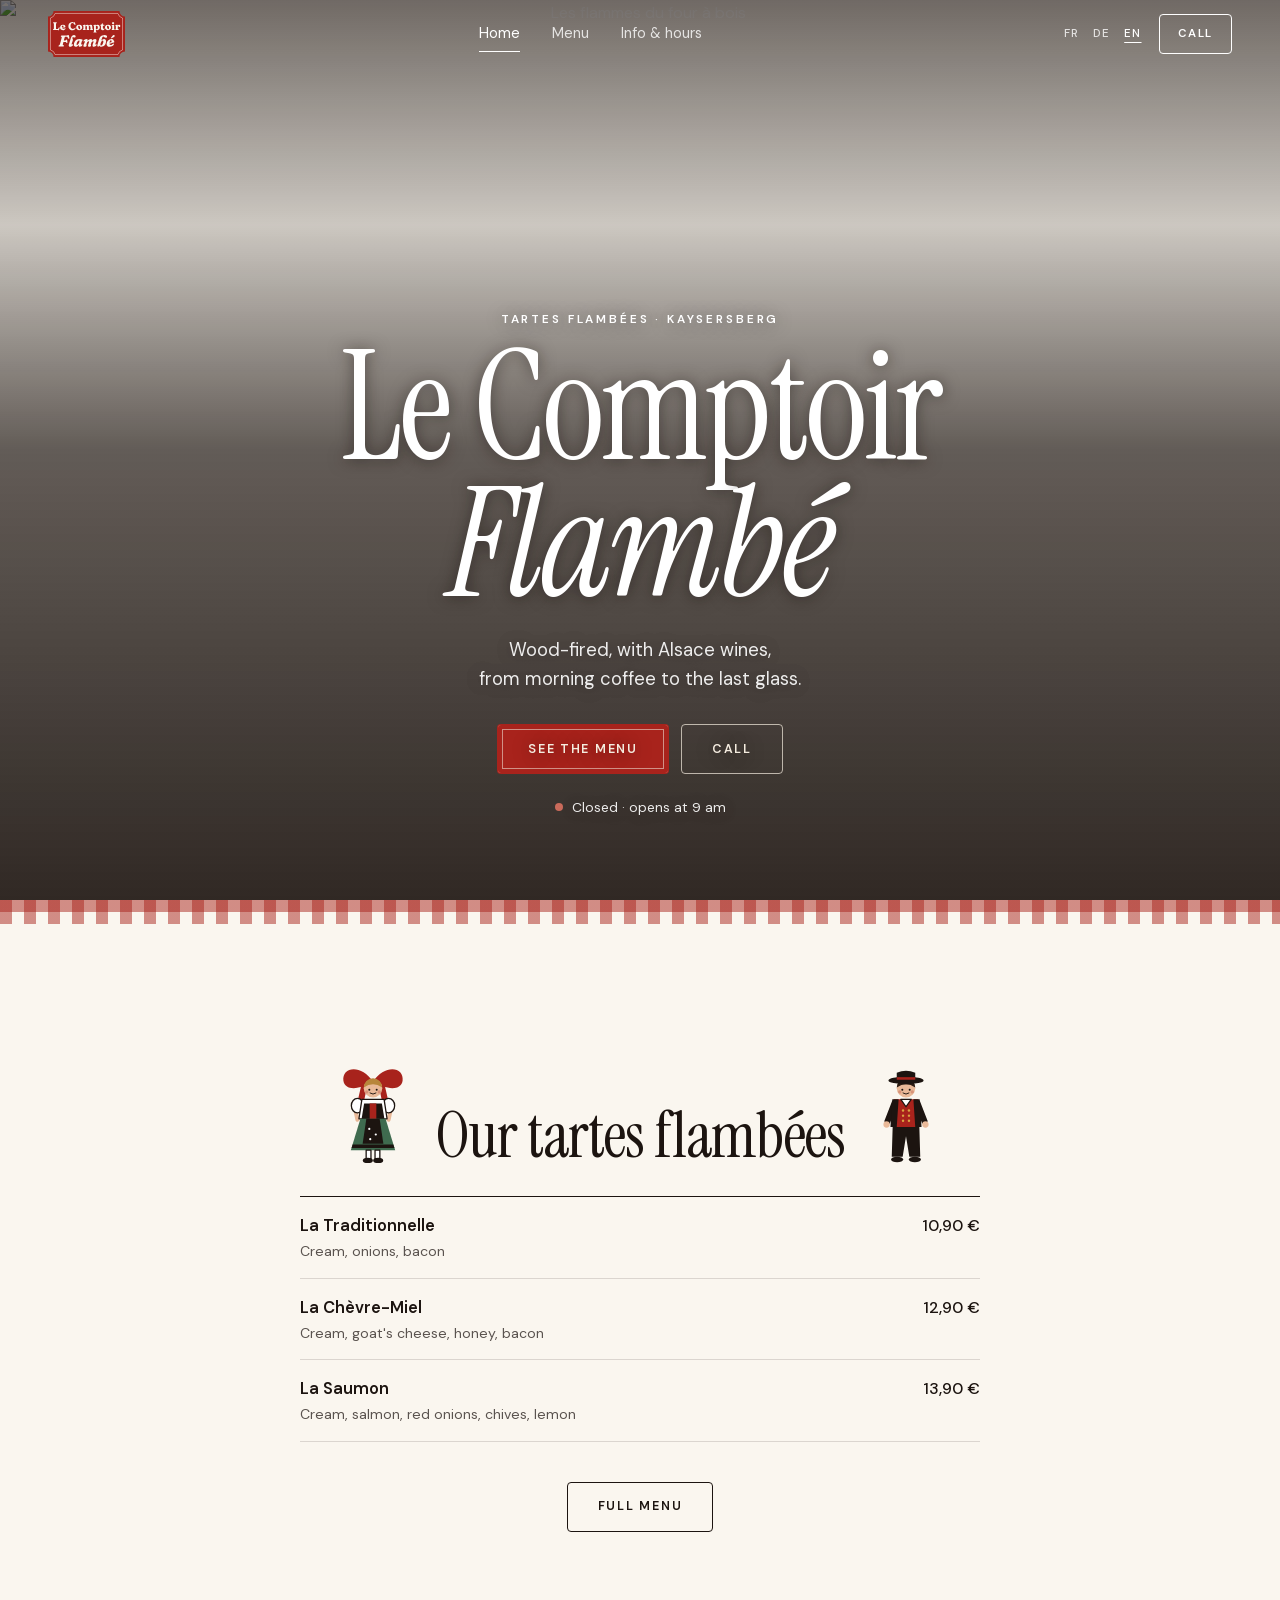
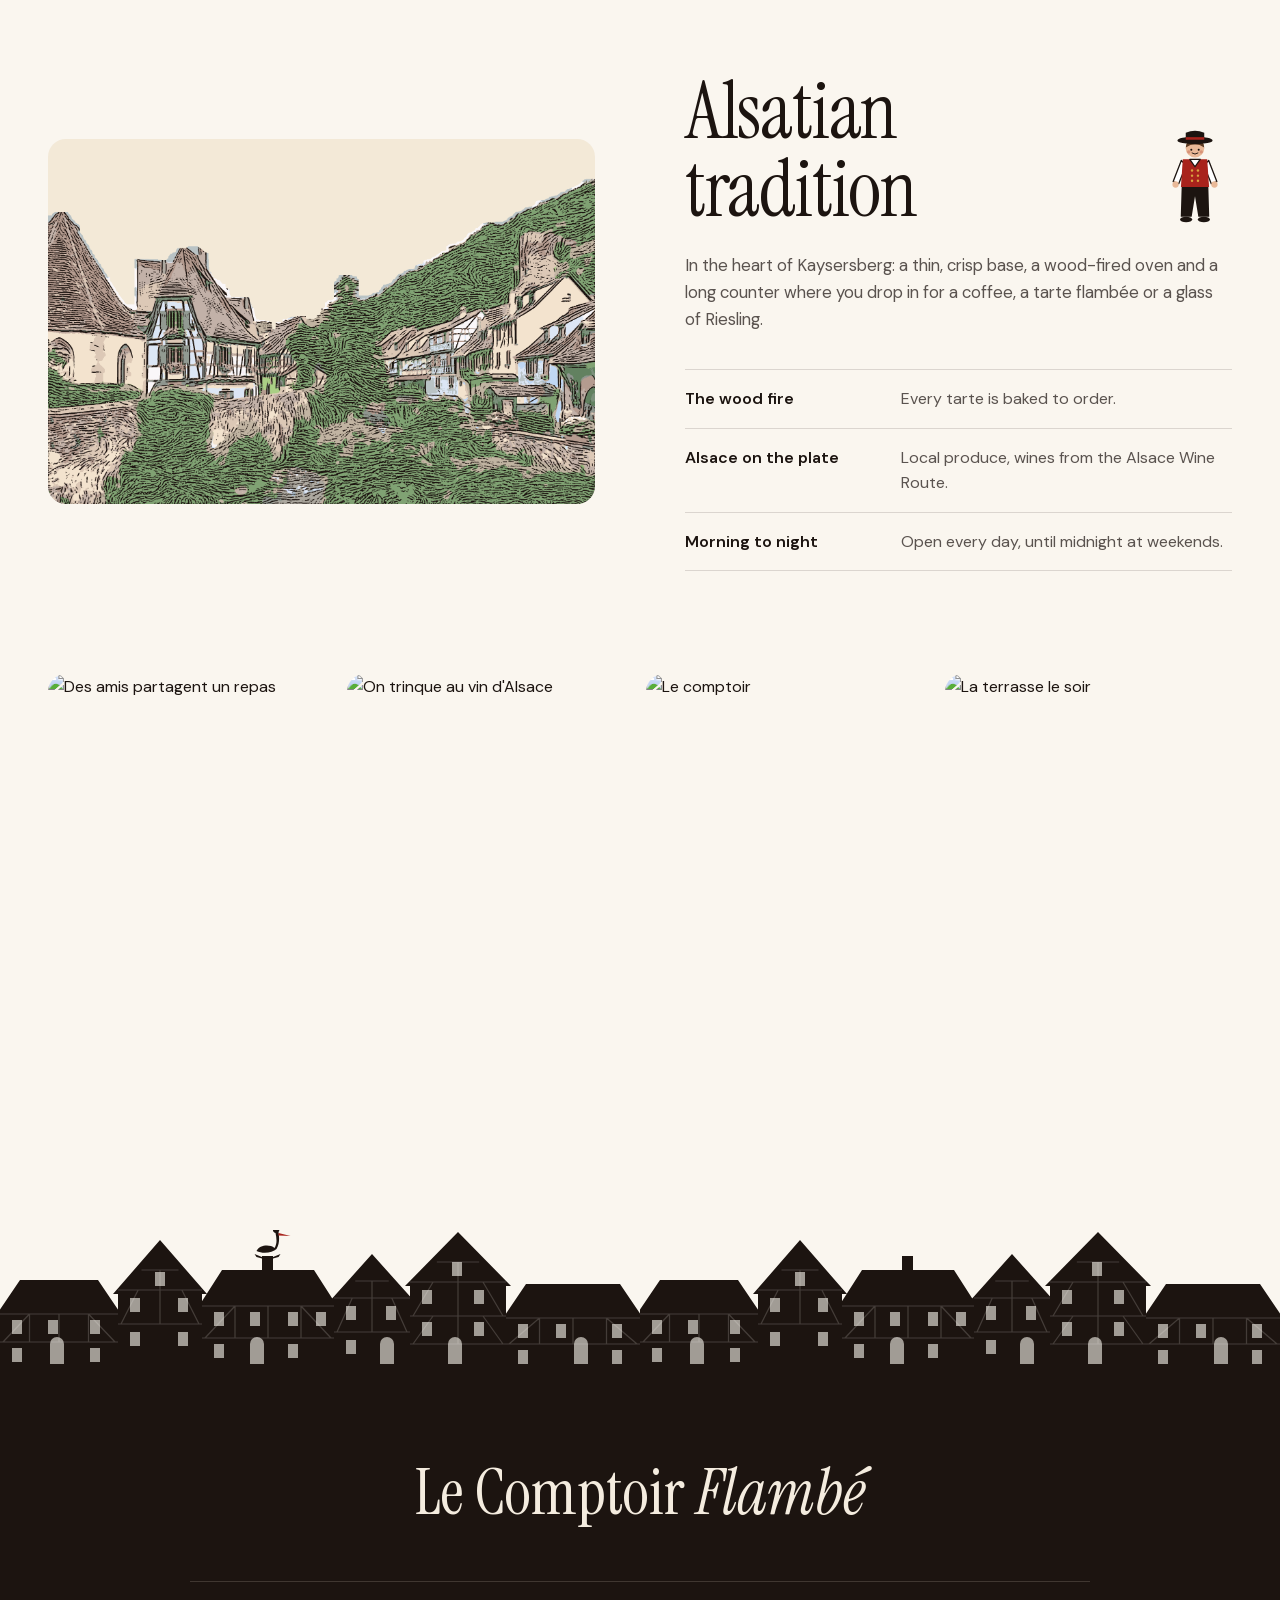
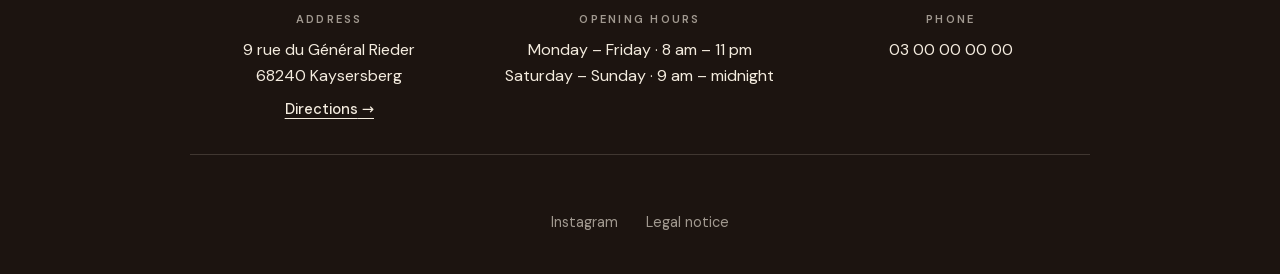
==== index.html @ 5f573245 "Aperçu de partage en couleurs : l'enseigne devant la fontaine de Kaysersberg Co-Authored-By: Claude " ====
<!doctype html>
<html lang="fr">
<head>
  <meta charset="utf-8">
  <meta name="viewport" content="width=device-width, initial-scale=1, viewport-fit=cover">
  <title>Le Comptoir Flambé · Tartes flambées à Kaysersberg</title>
  <meta name="description" content="Tartes flambées au feu de bois et vins d'Alsace au cœur de Kaysersberg. Ouvert 7j/7 · 9 rue du Général Rieder.">
  <meta name="theme-color" content="#1C1410">

  <!-- Polices chargées avant l'affichage, pour que le texte ne saute pas -->
  <link rel="preload" href="fonts/instrument-serif-normal-latin.woff2" as="font" type="font/woff2" crossorigin>
  <link rel="preload" href="fonts/instrument-serif-italic-latin.woff2" as="font" type="font/woff2" crossorigin>
  <link rel="preload" href="fonts/dm-sans-normal-latin.woff2" as="font" type="font/woff2" crossorigin>
  <link rel="icon" href="images/favicon.svg" type="image/svg+xml">
  <link rel="apple-touch-icon" href="images/apple-touch-icon.png">

  <!-- Aperçu affiché quand le lien est partagé (messages, WhatsApp, réseaux) -->
  <meta property="og:type" content="website">
  <meta property="og:site_name" content="Le Comptoir Flambé">
  <meta property="og:locale" content="fr_FR">
  <meta property="og:title" content="Le Comptoir Flambé · Tartes flambées à Kaysersberg">
  <meta property="og:description" content="Tartes flambées au feu de bois et vins d'Alsace au cœur de Kaysersberg. Ouvert 7j/7 · 9 rue du Général Rieder.">
  <meta property="og:url" content="https://lecomptoirflambe.fr/">
  <meta property="og:image" content="https://lecomptoirflambe.fr/images/apercu-kaysersberg.jpg">
  <meta property="og:image:width" content="1200">
  <meta property="og:image:height" content="630">
  <meta property="og:image:alt" content="L&#39;enseigne du Comptoir Flambé devant la fontaine de Kaysersberg">
  <meta name="twitter:card" content="summary_large_image">
  <link rel="stylesheet" href="style.css">
  <script>document.documentElement.classList.add('js')</script>
</head>
<body>

  <!-- ============ EN-TÊTE ============ -->
  <header class="header" id="header">
    <a href="./" class="brand" aria-label="Le Comptoir Flambé, accueil">
      <img class="brand__logo" src="images/logo-plaque.svg" alt="Le Comptoir Flambé" width="75" height="45">
    </a>
    <nav class="header__nav" aria-label="Navigation principale">
      <a href="./" aria-current="page" data-de="Startseite" data-en="Home">Accueil</a>
      <a href="carte" data-de="Speisekarte" data-en="Menu">La carte</a>
      <a href="infos" data-de="Infos &amp;amp; Öffnungszeiten" data-en="Info &amp;amp; hours">Infos &amp; horaires</a>
    </nav>
    <div class="header__cta">
      <div class="lang-mini" role="group" aria-label="Langue">
        <button type="button" data-lang="fr" aria-pressed="true">FR</button>
        <button type="button" data-lang="de" aria-pressed="false">DE</button>
        <button type="button" data-lang="en" aria-pressed="false">EN</button>
      </div>
      <a href="tel:+33300000000" class="btn btn--line btn--sm" data-de="Anrufen" data-en="Call">Appeler</a>
    </div>
    <button class="burger" type="button" aria-expanded="false" aria-controls="overlay" data-de="Menü" data-en="Menu">Menu</button>
  </header>

  <!-- ============ MENU PLEIN ÉCRAN (mobile) ============ -->
  <div class="overlay" id="overlay" role="dialog" aria-modal="true" aria-label="Menu">
    <div class="overlay__top">
      <a href="./" class="brand" aria-label="Le Comptoir Flambé, accueil"><img class="brand__logo" src="images/logo-plaque.svg" alt="Le Comptoir Flambé" width="75" height="45"></a>
      <button class="overlay__close" type="button" data-de="Schließen" data-en="Close">Fermer</button>
    </div>
    <nav class="overlay__nav">
      <a href="./" aria-current="page" data-de="Startseite" data-en="Home">Accueil</a>
      <a href="carte" data-de="Speisekarte" data-en="Menu">La carte</a>
      <a href="infos" data-de="Infos &amp;amp; Öffnungszeiten" data-en="Info &amp;amp; hours">Infos &amp; horaires</a>
    </nav>
    <div class="overlay__info">
      <p>9 rue du Général Rieder · Kaysersberg</p>
      <a href="tel:+33300000000">03 00 00 00 00</a>
      <div class="lang-mini" role="group" aria-label="Langue">
        <button type="button" data-lang="fr" aria-pressed="true">FR</button>
        <button type="button" data-lang="de" aria-pressed="false">DE</button>
        <button type="button" data-lang="en" aria-pressed="false">EN</button>
      </div>
    </div>
    <svg class="village" aria-hidden="true" width="100%" height="160" xmlns="http://www.w3.org/2000/svg"><defs><pattern id="village" width="600" height="160" patternUnits="userSpaceOnUse" x="0" y="0"><g transform="translate(0 8)"><g class="lines"><path d="M0 150V72H90V150"/><path d="M-6 76L45 18L96 76"/><path d="M0 110L90 110"/><path d="M45 72L45 110"/><path d="M0 110L19.8 72"/><path d="M90 110L70.2 72"/><path d="M20.25 49L69.75 49"/><path d="M45 72L45 49"/><rect x="14" y="82" width="11" height="15"/><rect x="65" y="82" width="11" height="15"/><rect x="14" y="122" width="11" height="15"/><path d="M52 150V128a8 8 0 0 1 16 0V150"/><path d="M90 150V84H210V150"/><path d="M84 87L110 46H190L216 87"/><path d="M90 118L210 118"/><path d="M120 84L120 118"/><path d="M150 84L150 118"/><path d="M180 84L180 118"/><path d="M90 118L120 84"/><path d="M210 118L180 84"/><path d="M120 118L150 84"/><path d="M180 118L150 84"/><rect x="106" y="92" width="11" height="15"/><rect x="146" y="92" width="11" height="15"/><rect x="184" y="92" width="11" height="15"/><rect x="106" y="126" width="11" height="15"/><rect x="184" y="126" width="11" height="15"/><path d="M168 48V30H179V48"/><path d="M210 150V62H290V150"/><path d="M204 66L250 4L296 66"/><path d="M210 96L290 96"/><path d="M210 124L290 124"/><path d="M250 62L250 96"/><path d="M210 96L227.6 62"/><path d="M290 96L272.4 62"/><path d="M250 96L250 124"/><path d="M210 124L227.6 96"/><path d="M290 124L272.4 96"/><path d="M228 37L272 37"/><path d="M250 62L250 37"/><rect x="222" y="70" width="11" height="15"/><rect x="258" y="70" width="11" height="15"/><rect x="222" y="102" width="11" height="15"/><rect x="258" y="102" width="11" height="15"/><rect x="242" y="130" width="16" height="20"/><path d="M290 150V80H388V150"/><path d="M284 84L339 28L394 84"/><path d="M290 116L388 116"/><path d="M339 80L339 116"/><path d="M290 116L311.56 80"/><path d="M388 116L366.44 80"/><path d="M312.05 58L365.95 58"/><path d="M339 80L339 58"/><rect x="304" y="88" width="11" height="15"/><rect x="363" y="88" width="11" height="15"/><rect x="304" y="124" width="11" height="15"/><rect x="363" y="124" width="11" height="15"/><path d="M388 150V76H528V150"/><path d="M382 79L408 38H508L534 79"/><path d="M388 114L528 114"/><path d="M423 76L423 114"/><path d="M458 76L458 114"/><path d="M493 76L493 114"/><path d="M388 114L423 76"/><path d="M528 114L493 76"/><path d="M423 114L458 76"/><path d="M493 114L458 76"/><rect x="402" y="84" width="11" height="15"/><rect x="440" y="84" width="11" height="15"/><rect x="476" y="84" width="11" height="15"/><rect x="506" y="84" width="11" height="15"/><rect x="402" y="122" width="11" height="15"/><rect x="476" y="122" width="11" height="15"/><path d="M440 150V130a9 9 0 0 1 18 0V150"/><path d="M528 150V86H600V150"/><path d="M522 90L564 36L606 90"/><path d="M528 118L600 118"/><path d="M564 86L564 118"/><path d="M528 118L543.84 86"/><path d="M600 118L584.16 86"/><path d="M544.2 65L583.8 65"/><path d="M564 86L564 65"/><rect x="540" y="94" width="11" height="15"/><rect x="574" y="94" width="11" height="15"/><rect x="556" y="126" width="11" height="15"/><path d="M0 150H600"/></g></g></pattern></defs><rect width="100%" height="160" fill="url(#village)"/><g class="stork" transform="translate(0 8)"><path class="nest" d="M161.5 30q12 6 24 0M160.5 28l7 3M169.5 27l6 4M178.5 27l7 3"/><path class="fill" d="M162.5 23c3-6 13-7 18-3 3-5 2-10 1-15a3.2 3.2 0 1 1 3-1c1 6 1 12-2 17-4 4-14 5-20 2z"/><path class="beak" d="M184.5 5l12 3-12-.6z"/></g></svg>
  </div>

  <main>
    <!-- ============ HERO ============ -->
    <section class="hero">
      <!-- Photo provisoire, remplacée par vos photos.
           Elle est recadrée en portrait sur téléphone : sujet au centre de l'image. -->
      <img class="hero__img"
           src="https://images.unsplash.com/photo-1600565193348-f74bd3c7ccdf?w=2200&q=80&auto=format&fit=crop"
           alt="Les flammes du four à bois">
      <div class="hero__shade"></div>
      <div class="hero__content">
        <p class="hero__kicker" data-de="Flammkuchen · Kaysersberg" data-en="Tartes flambées · Kaysersberg">Tartes flambées · Kaysersberg</p>
        <h1 class="hero__title">Le Comptoir <em>Flambé</em></h1>
        <p class="hero__tagline" data-de="Aus dem Holzofen, mit Elsässer Weinen,&lt;br&gt;vom Morgenkaffee bis zum letzten Glas." data-en="Wood-fired, with Alsace wines,&lt;br&gt;from morning coffee to the last glass.">Au feu de bois, avec les vins d'Alsace,<br>du café du matin au dernier verre.</p>
        <div class="hero__actions">
          <a href="carte" class="btn btn--red" data-de="Zur Speisekarte" data-en="See the menu">Voir la carte</a>
          <a href="tel:+33300000000" class="btn btn--frame" data-de="Anrufen" data-en="Call">Appeler</a>
        </div>
        <p class="status" data-status aria-live="polite"><span class="status__dot"></span><span class="status__text">Ouvert 7j/7</span></p>
      </div>
    </section>

    <div class="kelsch" aria-hidden="true"></div>

    <!-- ============ APERÇU DE LA CARTE ============ -->
    <section class="teaser">
      <div class="container container--narrow">
        <header class="section-head reveal">
          <div class="titled titled--pair"><h2 data-de="Unsere Flammkuchen" data-en="Our tartes flambées">Nos tartes flambées</h2></div>
        </header>
        <ul class="dishes reveal">
          <li><div><b>La Traditionnelle</b><small data-de="Sahne, Zwiebeln, Speck" data-en="Cream, onions, bacon">Crème, oignons, lardons</small></div><span>10,90 €</span></li>
          <li><div><b>La Chèvre-Miel</b><small data-de="Sahne, Ziegenkäse, Honig, Speck" data-en="Cream, goat's cheese, honey, bacon">Crème, fromage de chèvre, miel, lardons</small></div><span>12,90 €</span></li>
          <li><div><b>La Saumon</b><small data-de="Sahne, Lachs, rote Zwiebeln, Schnittlauch, Zitrone" data-en="Cream, salmon, red onions, chives, lemon">Crème, saumon, oignons rouges, ciboulette, citron</small></div><span>13,90 €</span></li>
        </ul>
        <p class="teaser__more reveal"><a href="carte" class="btn btn--line" data-de="Die ganze Karte" data-en="Full menu">Toute la carte</a></p>
      </div>
    </section>

    <!-- ============ LA MAISON ============ -->
    <section class="house">
      <div class="container house__grid">
        <figure class="house__photo house__photo--art reveal">
          <img src="images/kaysersberg-village.png" width="1600" height="1067"
               alt="Kaysersberg : le pont fortifié et les maisons à colombages" loading="lazy">
        </figure>
        <div class="house__text reveal">
          <div class="titled titled--right"><h2 data-de="Elsässische Tradition" data-en="Alsatian tradition">La tradition alsacienne</h2></div>
          <p data-de="Im Herzen von Kaysersberg: ein dünner, knuspriger Teig, ein Holzofen und eine große Theke, an die man für einen Kaffee, einen Flammkuchen oder ein Glas Riesling kommt." data-en="In the heart of Kaysersberg: a thin, crisp base, a wood-fired oven and a long counter where you drop in for a coffee, a tarte flambée or a glass of Riesling.">Au cœur de Kaysersberg, une pâte fine qui croustille, un four à bois et un grand comptoir où l'on vient pour un café, une tarte flambée ou un verre de riesling.</p>
          <ul class="pillars">
            <li><b data-de="Das Holzfeuer" data-en="The wood fire">Le feu de bois</b><span data-de="Jeder Flammkuchen wird frisch gebacken." data-en="Every tarte is baked to order.">Chaque tarte est flambée minute.</span></li>
            <li><b data-de="Das Elsass auf dem Teller" data-en="Alsace on the plate">L'Alsace dans l'assiette</b><span data-de="Produkte aus der Region, Weine von der Elsässer Weinstraße." data-en="Local produce, wines from the Alsace Wine Route.">Produits du coin, vins de la route des vins.</span></li>
            <li><b data-de="Von früh bis spät" data-en="Morning to night">Du matin au soir</b><span data-de="Täglich geöffnet, am Wochenende bis Mitternacht." data-en="Open every day, until midnight at weekends.">Ouvert 7j/7, jusqu'à minuit le week-end.</span></li>
          </ul>
        </div>
      </div>
    </section>

    <!-- ============ GALERIE (photos provisoires) ============ -->
    <section class="gallery" aria-label="Photos du restaurant">
      <div class="gallery__track reveal">
        <img src="https://images.unsplash.com/photo-1592861956120-e524fc739696?w=900&q=75&auto=format&fit=crop" alt="Des amis partagent un repas" loading="lazy">
        <img src="https://images.unsplash.com/photo-1510812431401-41d2bd2722f3?w=900&q=75&auto=format&fit=crop" alt="On trinque au vin d'Alsace" loading="lazy">
        <img src="https://images.unsplash.com/photo-1514933651103-005eec06c04b?w=900&q=75&auto=format&fit=crop" alt="Le comptoir" loading="lazy">
        <img src="https://images.unsplash.com/photo-1579027989536-b7b1f875659b?w=900&q=75&auto=format&fit=crop" alt="La terrasse le soir" loading="lazy">
      </div>
    </section>
  </main>

  <!-- ============ VILLAGE + CIGOGNE EN VOL ============ -->
  <div class="skyline" aria-hidden="true">
    <svg class="stork-fly" viewBox="0 0 100 50"><path class="wing-back" d="M50 30C53 22 58 15 64 10l2 2.5 1.5-3 1.5 3.5 2.5-2-.5 4 2.5-.5C70 20 66 25 62 30z"/><path d="M34 29c7-4 21-5 30-1 3 1.4 3 3.4 0 4.4-9 3-22 2.6-30-.4z"/><path d="M36 30.4c-6-.8-11-1.3-16-1.2-1.6 0-2.6-.5-3.6-1.3-1.2-.9-3-.5-3.3 1-.3 1.4.9 2.4 2.4 2.6 1.4.2 2.6.2 3.8.5 5.4 1.2 11 1.6 17.4 1.4z"/><path class="wing-front" d="M38 30C40 19 45 10 52 3l2 3.5L56 1l2 4.5L61 1.5l1 5 3-2.5-.4 4.5 3-.8C64 17 60 24 59 30z"/><path class="beak" d="M13.6 27.6 1 29.6l12.8.8z"/><path class="legs" d="M63 31.2 92 32M63 32.2 92 34.2"/></svg>
    <svg class="skyline__houses" width="100%" height="136" xmlns="http://www.w3.org/2000/svg"><defs><pattern id="skyline" width="640" height="136" patternUnits="userSpaceOnUse"><g transform="translate(0 2)"><path class="body" d="M-5 85L20 48H98L123 85H118V132H0V85zM113 62L160 8L207 62H202V132H118V62zM197 77L222 38H314L339 77H334V132H202V77zM262 40V24h11V40zM329 70L372 22L415 70H410V132H334V70zM405 54L458 0L511 54H506V132H410V54zM501 89L526 52H620L645 89H640V132H506V89zM0 132h640v2H0z"/><path class="timber" d="M0 82H118M0 110H118M29.5 82V110M59 82V110M88.5 82V110M3 110L29.5 82M115 110L88.5 82M118 92H202M118 58H202M160 58V92M121 92L138.16 58M199 92L181.84 58M141.52 38H178.48M160 38V58M202 74H334M202 106H334M235 74V106M268 74V106M301 74V106M205 106L235 74M331 106L301 74M334 100H410M334 66H410M372 66V100M337 100L352.24 66M407 100L391.76 66M355.28 49H388.72M372 49V66M410 84H506M410 112H506M410 50H506M458 50V84M413 84L433.04 50M503 84L482.96 50M458 84V112M413 112L433.04 84M503 112L482.96 84M436.88 30H479.12M458 30V50M506 86H640M506 112H640M539.5 86V112M573 86V112M606.5 86V112M509 112L539.5 86M637 112L606.5 86"/><path class="win" d="M12 88h10v14h-10zM48 88h10v14h-10zM90 88h10v14h-10zM12 116h10v14h-10zM90 116h10v14h-10zM50 132v-20a7 7 0 0 1 14 0v20zM130 66h10v14h-10zM178 66h10v14h-10zM130 100h10v14h-10zM178 100h10v14h-10zM155 40h10v14h-10zM214 80h10v14h-10zM250 80h10v14h-10zM288 80h10v14h-10zM316 80h10v14h-10zM214 112h10v14h-10zM288 112h10v14h-10zM250 132v-20a7 7 0 0 1 14 0v20zM346 74h10v14h-10zM386 74h10v14h-10zM346 108h10v14h-10zM380 132v-20a7 7 0 0 1 14 0v20zM422 58h10v14h-10zM474 58h10v14h-10zM422 90h10v14h-10zM474 90h10v14h-10zM452 30h10v14h-10zM448 132v-20a7 7 0 0 1 14 0v20zM518 92h10v14h-10zM556 92h10v14h-10zM612 92h10v14h-10zM518 118h10v14h-10zM612 118h10v14h-10zM574 132v-20a7 7 0 0 1 14 0v20z"/></g></pattern></defs><rect width="100%" height="136" fill="url(#skyline)"/><g class="nest-stork" transform="translate(0 2)"><path class="nest" d="M254.5 22q13 7 26 0l-2 3q-11 4-22 0z"/><path d="M256.5 19c3-6 13-7 18-3 3-5 2-10 1-15a3.2 3.2 0 1 1 3-1c1 6 1 12-2 17-4 4-14 5-20 2z"/><path class="beak" d="M278.5 1l12 3-12-.6z"/></g></svg>
  </div>

  <!-- ============ PIED DE PAGE ============ -->
  <footer class="footer">
    <div class="container footer__inner">
      <p class="footer__brand">Le Comptoir <em>Flambé</em></p>
      <div class="footer__cols">
        <div>
          <h3 data-de="Adresse" data-en="Address">Adresse</h3>
          <p>9 rue du Général Rieder<br>68240 Kaysersberg</p>
          <a class="link" href="https://www.google.com/maps/search/?api=1&query=9+rue+du+G%C3%A9n%C3%A9ral+Rieder+68240+Kaysersberg" target="_blank" rel="noopener" data-de="Route" data-en="Directions">Itinéraire</a>
        </div>
        <div>
          <h3 data-de="Öffnungszeiten" data-en="Opening hours">Horaires</h3>
          <p data-de="Montag – Freitag · 8 – 23 Uhr&lt;br&gt;Samstag – Sonntag · 9 Uhr – Mitternacht" data-en="Monday – Friday · 8 am – 11 pm&lt;br&gt;Saturday – Sunday · 9 am – midnight">Lundi – vendredi · 8h – 23h<br>Samedi – dimanche · 9h – minuit</p>
        </div>
        <div>
          <h3 data-de="Telefon" data-en="Phone">Téléphone</h3>
          <!-- Numéro à venir -->
          <p><a href="tel:+33300000000">03 00 00 00 00</a></p>
        </div>
      </div>
      <nav class="footer__links">
        <a href="#">Instagram</a>
        <a href="#" data-de="Impressum" data-en="Legal notice">Mentions légales</a>
      </nav>
    </div>
  </footer>

  <script src="script.js"></script>
</body>
</html>
---- style.css ----
/* =========================================================
   Le Comptoir Flambé — feuille de style
   Couleurs provisoires : à caler sur le logo (variables ci-dessous)
   ========================================================= */
/* ---------- Polices (hébergées sur le site, rien n'est chargé depuis Google) ---------- */
@font-face {
  font-family: 'DM Sans';
  font-style: normal;
  font-weight: 400 600;
  font-display: block;
  src: url("fonts/dm-sans-normal-latin-ext.woff2") format('woff2');
  unicode-range: U+0100-02BA, U+02BD-02C5, U+02C7-02CC, U+02CE-02D7, U+02DD-02FF, U+0304, U+0308, U+0329, U+1D00-1DBF, U+1E00-1E9F, U+1EF2-1EFF, U+2020, U+20A0-20AB, U+20AD-20C0, U+2113, U+2C60-2C7F, U+A720-A7FF;
}
@font-face {
  font-family: 'DM Sans';
  font-style: normal;
  font-weight: 400 600;
  font-display: block;
  src: url("fonts/dm-sans-normal-latin.woff2") format('woff2');
  unicode-range: U+0000-00FF, U+0131, U+0152-0153, U+02BB-02BC, U+02C6, U+02DA, U+02DC, U+0304, U+0308, U+0329, U+2000-206F, U+20AC, U+2122, U+2191, U+2193, U+2212, U+2215, U+FEFF, U+FFFD;
}
@font-face {
  font-family: 'Instrument Serif';
  font-style: italic;
  font-weight: 400;
  font-display: block;
  src: url("fonts/instrument-serif-italic-latin-ext.woff2") format('woff2');
  unicode-range: U+0100-02BA, U+02BD-02C5, U+02C7-02CC, U+02CE-02D7, U+02DD-02FF, U+0304, U+0308, U+0329, U+1D00-1DBF, U+1E00-1E9F, U+1EF2-1EFF, U+2020, U+20A0-20AB, U+20AD-20C0, U+2113, U+2C60-2C7F, U+A720-A7FF;
}
@font-face {
  font-family: 'Instrument Serif';
  font-style: italic;
  font-weight: 400;
  font-display: block;
  src: url("fonts/instrument-serif-italic-latin.woff2") format('woff2');
  unicode-range: U+0000-00FF, U+0131, U+0152-0153, U+02BB-02BC, U+02C6, U+02DA, U+02DC, U+0304, U+0308, U+0329, U+2000-206F, U+20AC, U+2122, U+2191, U+2193, U+2212, U+2215, U+FEFF, U+FFFD;
}
@font-face {
  font-family: 'Instrument Serif';
  font-style: normal;
  font-weight: 400;
  font-display: block;
  src: url("fonts/instrument-serif-normal-latin-ext.woff2") format('woff2');
  unicode-range: U+0100-02BA, U+02BD-02C5, U+02C7-02CC, U+02CE-02D7, U+02DD-02FF, U+0304, U+0308, U+0329, U+1D00-1DBF, U+1E00-1E9F, U+1EF2-1EFF, U+2020, U+20A0-20AB, U+20AD-20C0, U+2113, U+2C60-2C7F, U+A720-A7FF;
}
@font-face {
  font-family: 'Instrument Serif';
  font-style: normal;
  font-weight: 400;
  font-display: block;
  src: url("fonts/instrument-serif-normal-latin.woff2") format('woff2');
  unicode-range: U+0000-00FF, U+0131, U+0152-0153, U+02BB-02BC, U+02C6, U+02DA, U+02DC, U+0304, U+0308, U+0329, U+2000-206F, U+20AC, U+2122, U+2191, U+2193, U+2212, U+2215, U+FEFF, U+FFFD;
}

:root {
  --ink: #1C1410;          /* brun très foncé, bois brûlé */
  --paper: #FAF6EF;        /* crème */
  --red: #A8231C;          /* rouge Alsace */
  --red-dark: #8A1B15;
  --muted: rgba(28, 20, 16, .72);
  --line: rgba(28, 20, 16, .14);
  --on-dark: #F4ECDF;
  --on-dark-muted: rgba(244, 236, 223, .62);
  --on-dark-line: rgba(244, 236, 223, .16);

  --serif: "Instrument Serif", Georgia, serif;
  --sans: "DM Sans", system-ui, -apple-system, sans-serif;

  --radius: 18px;
  --header-h: 68px;
  --gutter: clamp(20px, 4vw, 48px);
  --section: clamp(72px, 11vw, 140px);
}

/* Fondu doux d'une page à l'autre, au lieu d'un changement sec */
@view-transition { navigation: auto; }
::view-transition-old(root), ::view-transition-new(root) { animation-duration: .25s; }
@media (prefers-reduced-motion: reduce) { @view-transition { navigation: none; } }

*, *::before, *::after { box-sizing: border-box; }
html { scroll-behavior: smooth; -webkit-text-size-adjust: 100%; }
body {
  margin: 0;
  background: var(--paper);
  color: var(--ink);
  font: 400 1rem/1.6 var(--sans);
  -webkit-font-smoothing: antialiased;
  overflow-x: hidden;
}
body.is-locked { overflow: hidden; }
img { display: block; max-width: 100%; }
a { color: inherit; }
h1, h2, h3 { margin: 0; font-weight: 400; }
em { font-style: italic; }
button { font: inherit; color: inherit; background: none; border: 0; padding: 0; cursor: pointer; }
:focus-visible { outline: 2px solid currentColor; outline-offset: 3px; }

.container { width: min(1200px, 100% - 2 * var(--gutter)); margin-inline: auto; }
.container--narrow { width: min(680px, 100% - 2 * var(--gutter)); }

/* ---------- Boutons ---------- */
.btn {
  display: inline-flex; align-items: center; justify-content: center;
  min-height: 50px; padding: 0 30px;
  border-radius: 4px; border: 1px solid transparent;
  font: 600 .78rem/1 var(--sans); letter-spacing: .14em; text-transform: uppercase;
  text-decoration: none; white-space: nowrap;
  transition: background .25s, color .25s, border-color .25s, box-shadow .25s, transform .25s;
}
.btn:active { transform: scale(.97); }
.btn--sm { min-height: 40px; padding: 0 18px; font-size: .72rem; }
/* Rouge Alsace avec un filet crème intérieur, comme une plaque d'enseigne */
.btn--red {
  --bg: var(--red);
  background: var(--bg); color: var(--on-dark);
  box-shadow: inset 0 0 0 4px var(--bg), inset 0 0 0 5px rgba(244, 236, 223, .55);
}
.btn--red:hover { --bg: var(--red-dark); }
/* Sur la photo d'accueil : simple cadre crème */
.btn--frame { color: var(--on-dark); border-color: rgba(244, 236, 223, .7); }
.btn--frame:hover { background: var(--on-dark); color: var(--ink); }
.btn--line { border-color: currentColor; }
.btn--line:hover { background: var(--ink); color: var(--paper); border-color: var(--ink); }

/* ---------- Grand titre accompagné de petits personnages en costume alsacien ----------
   Quatre personnages (images/bonhomme-1.svg à 4), tirés au hasard à chaque visite par script.js.
   .titled--pair : un couple encadre le titre, .titled--right : un seul personnage à droite. */
.titled {
  --fig-1: url("images/bonhomme-1.svg"); --fig-2: url("images/bonhomme-2.svg");
  --fig-3: url("images/bonhomme-3.svg"); --fig-4: url("images/bonhomme-4.svg");
  display: flex; align-items: flex-end; gap: clamp(12px, 2vw, 24px);
}
.titled::before, .titled--pair::after {
  content: ""; flex: none; height: clamp(64px, 9vw, 104px); aspect-ratio: 40 / 56;
  background: var(--fig, var(--fig-1)) center bottom/contain no-repeat;
  transform-origin: 50% 100%;
  animation: sway 1.6s ease-in-out .3s both;
}
.titled--pair::after { background-image: var(--fig2, var(--fig-2)); animation-delay: .55s; }
.titled--right::before { order: 2; }
.section-head .titled, .page-head .titled { justify-content: center; max-width: 860px; margin-inline: auto; }
/* Petit salut à l'arrivée */
@keyframes sway { 0%, 100% { transform: rotate(0); } 25% { transform: rotate(-7deg); } 60% { transform: rotate(5deg); } 85% { transform: rotate(-2deg); } }

/* ---------- Nappe à carreaux ---------- */
.kelsch {
  height: 24px;
  background-color: var(--paper);
  background-image:
    linear-gradient(90deg, rgba(168, 35, 28, .5) 50%, transparent 0),
    linear-gradient(rgba(168, 35, 28, .5) 50%, transparent 0);
  background-size: 24px 24px;
}

/* ---------- En-tête ---------- */
.header {
  position: fixed; inset: 0 0 auto; z-index: 50;
  height: var(--header-h);
  display: flex; align-items: center; justify-content: space-between; gap: 24px;
  padding: 0 var(--gutter);
  color: #fff;
  transition: background .35s, color .35s, box-shadow .35s;
}
.header.is-solid {
  background: rgba(250, 246, 239, .92);
  backdrop-filter: blur(12px);
  color: var(--ink);
  box-shadow: 0 1px 0 var(--line);
}
.brand { font: 400 1.6rem/1 var(--serif); text-decoration: none; white-space: nowrap; }
.brand__logo { display: block; height: 46px; width: auto; }
.header__nav { display: flex; gap: 32px; }
.header__nav a { position: relative; font-size: .92rem; text-decoration: none; opacity: .8; transition: opacity .2s; }
.header__nav a:hover, .header__nav a[aria-current] { opacity: 1; }
.header__nav a[aria-current]::after { content: ""; position: absolute; left: 0; right: 0; bottom: -6px; height: 1px; background: currentColor; }
.header__cta { display: flex; align-items: center; gap: 10px; }

.burger {
  display: none;
  font: 500 .74rem/1 var(--sans); letter-spacing: .2em; text-transform: uppercase;
  min-height: 44px; padding: 0 0 0 16px;
}

/* ---------- Menu plein écran ---------- */
.overlay {
  position: fixed; inset: 0; z-index: 70;
  display: flex; flex-direction: column;
  background: var(--ink); color: var(--on-dark);
  visibility: hidden; opacity: 0;
  transition: opacity .35s ease, visibility 0s .35s;
}
.overlay.is-open { visibility: visible; opacity: 1; transition: opacity .35s ease; }
.overlay__top {
  flex: none; height: var(--header-h);
  display: flex; align-items: center; justify-content: space-between;
  padding: 0 var(--gutter);
}
.overlay__close { font: 500 .74rem/1 var(--sans); letter-spacing: .2em; text-transform: uppercase; min-height: 44px; padding: 0 0 0 16px; }
.overlay__nav { flex: 1; display: flex; flex-direction: column; justify-content: center; gap: 6px; padding: 0 var(--gutter); }
.overlay__nav a {
  font: 400 clamp(2.6rem, 12vw, 4rem)/1.15 var(--serif); text-decoration: none;
  opacity: 0; transform: translateY(14px);
  transition: opacity .5s ease, transform .5s cubic-bezier(.2,.7,.2,1);
}
.overlay__nav a[aria-current] { font-style: italic; }
.overlay.is-open .overlay__nav a { opacity: 1; transform: none; }
.overlay.is-open .overlay__nav a:nth-child(2) { transition-delay: .06s; }
.overlay.is-open .overlay__nav a:nth-child(3) { transition-delay: .12s; }
.overlay.is-open .overlay__nav a:nth-child(4) { transition-delay: .18s; }
.overlay__info { flex: none; padding: 0 var(--gutter) 12px; color: var(--on-dark-muted); font-size: .92rem; }
.overlay__info p { margin: 0 0 4px; }
.overlay__info a { color: var(--on-dark); text-decoration: none; }
.overlay .village { flex: none; margin-top: 0; }

/* ---------- Hero ---------- */
.hero {
  position: relative;
  min-height: 100svh;
  display: grid; align-items: end; justify-items: center;
  color: #fff; text-align: center;
  overflow: hidden;
}
.hero__img { position: absolute; inset: 0; width: 100%; height: 100%; object-fit: cover; transform: scale(1.04); animation: heroZoom 14s ease-out forwards; }
/* Voile sombre : assez dense sous le texte pour rester lisible même sur une zone claire de la photo */
.hero__shade { position: absolute; inset: 0; background: linear-gradient(180deg, rgba(20,12,8,.6) 0%, rgba(20,12,8,.2) 25%, rgba(20,12,8,.66) 50%, rgba(20,12,8,.88) 100%); }
.hero__content { position: relative; text-shadow: 0 1px 16px rgba(20, 12, 8, .5); padding: 0 var(--gutter) clamp(48px, 9vh, 96px); max-width: 1000px; }
.hero__kicker { margin: 0 0 14px; font: 600 .74rem/1 var(--sans); letter-spacing: .24em; text-transform: uppercase; }
.hero__title { font: 400 clamp(3.6rem, 12vw, 9.5rem)/.9 var(--serif); letter-spacing: -.02em; }
.hero__title em { display: inline-block; }
.hero__tagline { margin: 22px auto 30px; max-width: 34ch; font-size: clamp(1rem, 1.6vw, 1.15rem); opacity: .9; }
.hero__actions { display: flex; flex-wrap: wrap; justify-content: center; gap: 12px; }

.status { display: inline-flex; align-items: center; gap: 9px; margin: 22px 0 0; font-size: .86rem; opacity: .9; }
.status--ink { color: var(--muted); opacity: 1; }
.status__dot { width: 8px; height: 8px; border-radius: 50%; background: #9aa0a6; }
.status.is-open .status__dot { background: #57B96A; box-shadow: 0 0 0 0 rgba(87,185,106,.6); animation: pulse 2.2s infinite; }
.status.is-closed .status__dot { background: #D9705F; }

@keyframes heroZoom { to { transform: scale(1); } }
@keyframes pulse { 70% { box-shadow: 0 0 0 9px rgba(87,185,106,0); } 100% { box-shadow: 0 0 0 0 rgba(87,185,106,0); } }

/* ---------- Titres ---------- */
h1, h2 { font: 400 clamp(2.6rem, 6.5vw, 5rem)/.98 var(--serif); letter-spacing: -.015em; }
.section-head { text-align: center; margin-bottom: 28px; }
.section-head h2 { font-size: clamp(2.2rem, 5vw, 4rem); }

/* En-tête des pages intérieures */
.page-head { padding: calc(var(--header-h) + clamp(56px, 9vw, 110px)) var(--gutter) clamp(48px, 7vw, 84px); text-align: center; }
.page-head h1 { font-size: clamp(3.2rem, 9vw, 7rem); }
.page-head .status { display: flex; justify-content: center; margin-top: 26px; }
/* En-tête de page illustré, comme sur les cartes imprimées */
.page-head--art { padding-top: var(--header-h); }
.page-head__art {
  width: calc(100% + 2 * var(--gutter)); max-width: none; height: clamp(230px, 36vw, 480px);
  margin: 0 calc(-1 * var(--gutter)) clamp(4px, 1.5vw, 20px);
  object-fit: cover; object-position: center 55%;
  -webkit-mask-image: linear-gradient(to bottom, #000 62%, transparent);
  mask-image: linear-gradient(to bottom, #000 62%, transparent);
}

/* Choix de la langue : FR · DE · EN dans l'en-tête et le menu plein écran */
.lang-mini { display: none; align-items: center; }
.js .lang-mini { display: flex; }
.lang-mini button { min-height: 40px; padding: 0 7px; font: 500 .72rem/1 var(--sans); letter-spacing: .1em; opacity: .78; }
.lang-mini button[aria-pressed="true"] { opacity: 1; text-decoration: underline; text-underline-offset: 5px; }
.overlay .lang-mini { margin: 10px 0 0 -7px; }
.overlay .lang-mini button { min-height: 44px; color: var(--on-dark); }


/* ---------- Plats ---------- */
.dishes { list-style: none; margin: 0; padding: 0; }
.dishes li {
  display: flex; justify-content: space-between; align-items: baseline; gap: 16px;
  padding: 16px 0; border-bottom: 1px solid var(--line);
}
.dishes b { display: block; font-weight: 600; font-size: 1.02rem; }
.dishes small { display: block; margin-top: 2px; color: var(--muted); font-size: .88rem; line-height: 1.45; }
.dishes span { flex: none; font-variant-numeric: tabular-nums; font-weight: 500; }

/* Aperçu sur l'accueil */
.teaser { padding: var(--section) 0; }
.teaser .dishes { border-top: 1px solid var(--ink); }
.teaser__more { margin: 40px 0 0; text-align: center; }

/* ---------- La carte ---------- */
.menu { padding: 0 0 var(--section); }
.chips {
  position: sticky; top: var(--header-h); z-index: 10;
  display: flex; justify-content: center; gap: 28px;
  padding: 0 var(--gutter);
  background: rgba(250, 246, 239, .94); backdrop-filter: blur(10px);
  border-bottom: 1px solid var(--line);
}
.chip {
  padding: 18px 0 16px; border-bottom: 2px solid transparent; margin-bottom: -1px;
  font: 500 .74rem/1 var(--sans); letter-spacing: .16em; text-transform: uppercase;
  text-decoration: none; white-space: nowrap; color: var(--muted);
  transition: color .2s, border-color .2s;
}
.chip:hover, .chip.is-active { color: var(--ink); }
.chip.is-active { border-color: var(--red); }

/* Une partie par famille : grand titre centré, puis une liste seule ou deux colonnes */
.menu__part { padding-top: clamp(64px, 9vw, 120px); scroll-margin-top: calc(var(--header-h) + 20px); }
.menu__part > h2 { padding: 0 var(--gutter); text-align: center; font-size: clamp(2.2rem, 5vw, 3.6rem); }
.menu__sub {
  margin: 14px 0 0; padding: 0 var(--gutter); text-align: center;
  font: 500 .74rem/1.4 var(--sans); letter-spacing: .16em; text-transform: uppercase; color: var(--muted);
}
.menu__part > .container { margin-top: clamp(28px, 4vw, 44px); }
.menu__part .dishes { border-top: 1px solid var(--ink); }
/* Illustration en bandeau : le ciel et le bas se fondent dans la page */
.menu__art {
  width: 100%; height: clamp(190px, 30vw, 400px); margin-bottom: clamp(20px, 3vw, 36px);
  object-fit: cover; object-position: center 45%;
  -webkit-mask-image: linear-gradient(to bottom, transparent, #000 38%, #000 72%, transparent);
  mask-image: linear-gradient(to bottom, transparent, #000 38%, #000 72%, transparent);
}
.menu__grid { display: grid; grid-template-columns: repeat(2, 1fr); gap: clamp(32px, 6vw, 88px); }
.menu__col h3 { margin: 0; padding-bottom: 14px; font: 400 1.7rem/1.1 var(--serif); letter-spacing: 0; }
.menu__col .dishes + h3 { margin-top: 44px; }
/* Les plats, dans l'esprit des cartes imprimées : tout en serif, composition en italique */
.menu__col h3 { text-align: center; font-style: italic; }
.menu__part .dishes b { font: 400 1.4rem/1.2 var(--serif); }
.menu__part .dishes small { margin-top: 3px; font: italic 400 1.05rem/1.3 var(--serif); }
.menu__part .dishes span { font: 400 1.3rem/1.2 var(--serif); }
.menu__sub { font: italic 400 1.15rem/1.3 var(--serif); letter-spacing: 0; text-transform: none; color: var(--red); }
.menu__note { margin: 56px 0 0; padding: 0 var(--gutter); text-align: center; font-size: .82rem; color: var(--muted); }

/* ---------- La maison ---------- */
.house { padding: 0 0 clamp(16px, 3vw, 40px); }
.house__grid { display: grid; grid-template-columns: 1fr 1fr; gap: clamp(32px, 7vw, 110px); align-items: center; }
.house__photo { margin: 0; }
.house__photo img { width: 100%; aspect-ratio: 4 / 5; object-fit: cover; border-radius: var(--radius); }
.house__photo--art img { aspect-ratio: 3 / 2; height: auto; }
.house__text > p { max-width: 46ch; color: var(--muted); font-size: 1.05rem; }
.house__text .titled { margin-bottom: 24px; }
.house__text .btn { margin-top: 20px; }

.pillars { list-style: none; margin: 36px 0 0; padding: 0; border-top: 1px solid var(--line); }
.pillars li { display: grid; grid-template-columns: 200px 1fr; gap: 16px; padding: 16px 0; border-bottom: 1px solid var(--line); }
.pillars b { font-weight: 600; }
.pillars span { color: var(--muted); }

/* ---------- Galerie ---------- */
.gallery { padding: clamp(32px, 5vw, 64px) 0 clamp(16px, 3vw, 40px); }
.gallery__track {
  display: grid; grid-template-columns: repeat(4, 1fr); gap: 12px;
  width: min(1400px, 100% - 2 * var(--gutter)); margin-inline: auto;
}
.gallery__track img { width: 100%; aspect-ratio: 3 / 4; object-fit: cover; border-radius: var(--radius); }

/* ---------- Infos ---------- */
.infos { padding: clamp(48px, 7vw, 88px) 0 clamp(16px, 3vw, 40px); }
.infos__grid { display: grid; grid-template-columns: 1fr 1.1fr; gap: clamp(40px, 7vw, 110px); align-items: start; }
.infos__block { padding: 24px 0; border-top: 1px solid var(--line); }
.infos__block:first-child { border-top-color: var(--ink); }
.infos__block h2 { margin: 0 0 12px; font: 600 .74rem/1 var(--sans); letter-spacing: .2em; text-transform: uppercase; color: var(--muted); }
.infos__block p { margin: 0 0 10px; font-size: 1.1rem; }
.link { font-weight: 500; text-underline-offset: 4px; }
.link::after { content: " →"; }
.infos__phone { font: 400 2.2rem/1.2 var(--serif); text-decoration: none; }
.hours { width: 100%; max-width: 380px; border-collapse: collapse; }
.hours th, .hours td { padding: 5px 0; font-weight: 400; text-align: left; color: var(--muted); }
.hours td { text-align: right; font-variant-numeric: tabular-nums; }
.hours tr.is-today th, .hours tr.is-today td { color: var(--ink); font-weight: 600; }
.hours tr.is-today th::after { content: " · aujourd'hui"; font-weight: 400; color: var(--muted); }
html[lang="de"] .hours tr.is-today th::after { content: " · heute"; }
html[lang="en"] .hours tr.is-today th::after { content: " · today"; }
.infos__map > * { display: block; width: 100%; aspect-ratio: 4 / 4.2; border-radius: var(--radius); }
.infos__map iframe { border: 0; filter: grayscale(1) sepia(.25) contrast(1.05); }
.map-consent {
  display: flex; flex-direction: column; align-items: center; justify-content: center; gap: 20px;
  padding: 24px; border: 1px solid var(--line); text-align: center;
}
.map-consent p { margin: 0; max-width: 30ch; color: var(--muted); font-size: .92rem; }
html:not(.js) .infos__map { display: none; }

/* ---------- Village en silhouette + cigogne en vol ---------- */
.skyline { position: relative; height: clamp(210px, 22vw, 270px); overflow: hidden; color: var(--ink); }
.skyline__houses { position: absolute; left: 0; bottom: -1px; }
.skyline .body, .skyline .nest-stork path { fill: currentColor; }
.skyline .timber { fill: none; stroke: var(--paper); stroke-width: 1.2; opacity: .18; }
.skyline .win { fill: var(--paper); opacity: .6; }
.skyline .nest-stork .beak, .stork-fly .beak { fill: var(--red); }

.stork-fly {
  position: absolute; left: 0; top: 14%;
  width: clamp(72px, 7vw, 104px);
  fill: currentColor; overflow: visible;
  transform: translateX(105vw);
  animation: fly 34s linear infinite paused;
}
.skyline.is-in .stork-fly { animation-play-state: running; }
.stork-fly .legs { fill: none; stroke: var(--red); stroke-width: 1.1; stroke-linecap: round; }
.stork-fly .wing-front, .stork-fly .wing-back {
  transform-box: fill-box; transform-origin: 30% 100%;
  animation: flap 1.5s ease-in-out infinite;
}
.stork-fly .wing-back { opacity: .5; animation-delay: -.15s; }

/* Elle traverse le ciel en 17 s, puis disparaît le même temps avant de repasser */
@keyframes fly {
  0%   { transform: translate(105vw, 0); }
  20%  { transform: translate(60vw, -12px); }
  50%  { transform: translate(-140px, 6px); }
  100% { transform: translate(-140px, 6px); }
}
@keyframes flap { 50% { transform: scaleY(.55) skewX(8deg); } }

/* ---------- Pied de page ---------- */
.footer { background: var(--ink); color: var(--on-dark); text-align: center; }
.footer__inner { padding: clamp(56px, 8vw, 96px) 0 40px; }
.footer__brand { margin: 0; font: 400 clamp(2.4rem, 6vw, 4rem)/1 var(--serif); }
.footer__cols {
  display: grid; grid-template-columns: repeat(3, 1fr); gap: 32px;
  max-width: 900px; margin: clamp(36px, 5vw, 56px) auto;
  padding: 32px 0; border-block: 1px solid var(--on-dark-line);
}
.footer__cols h3 { margin: 0 0 12px; font: 600 .7rem/1 var(--sans); letter-spacing: .2em; text-transform: uppercase; color: var(--on-dark-muted); }
.footer__cols p { margin: 0 0 8px; }
.footer__cols a { text-decoration: none; }
.footer__cols .link { text-decoration: underline; font-size: .92rem; }
.footer__links { display: flex; justify-content: center; gap: 28px; font-size: .9rem; }
.footer__links a { color: var(--on-dark-muted); text-decoration: none; }
.footer__links a:hover { color: var(--on-dark); }

/* Village à colombages, dessiné au trait (bas du menu plein écran) */
.village { display: block; margin-top: 8px; color: var(--on-dark); }
.village .lines { fill: none; stroke: currentColor; stroke-width: 1.3; opacity: .3; }
.village .stork .fill { fill: currentColor; opacity: .75; }
.village .stork .nest { fill: none; stroke: currentColor; stroke-width: 1.3; opacity: .5; }
.village .stork .beak { fill: var(--red); }

/* ---------- Apparition au scroll ---------- */
.js .reveal { opacity: 0; transform: translateY(24px); transition: opacity .9s ease, transform .9s cubic-bezier(.2,.7,.2,1); }
.js .reveal.is-in { opacity: 1; transform: none; }

/* =========================================================
   Responsive
   ========================================================= */
@media (max-width: 960px) {
  .header__nav { display: none; }
  .burger { display: block; }
  .house__grid, .infos__grid { grid-template-columns: 1fr; }
  .infos__map > * { aspect-ratio: 16 / 10; }
}

@media (max-width: 680px) {
  :root { --header-h: 62px; }
  .header__cta { display: none; }
  .brand { font-size: 1.45rem; }
  .brand__logo { height: 42px; }
  .hero__title { line-height: .92; }
  .btn { min-height: 48px; padding: 0 26px; }
  .chips { justify-content: space-between; gap: 16px; overflow-x: auto; scrollbar-width: none; }
  .chips::-webkit-scrollbar { display: none; }
  .menu__grid { grid-template-columns: 1fr; gap: 44px; }
  /* Une même liste coupée en deux colonnes : elle se recolle sur téléphone */
  .menu__grid--one { gap: 0; }
  .menu__grid--one .menu__col + .menu__col .dishes { border-top: 0; }
  .pillars li { grid-template-columns: 1fr; gap: 2px; }
  .gallery__track {
    display: flex; overflow-x: auto; scroll-snap-type: x mandatory; scrollbar-width: none;
    width: 100%; padding: 0 var(--gutter); scroll-padding: 0 var(--gutter);
  }
  .gallery__track::-webkit-scrollbar { display: none; }
  .gallery__track img { flex: 0 0 76%; scroll-snap-align: start; }
  .infos__map > * { aspect-ratio: 1; }
  .footer__cols { grid-template-columns: 1fr; gap: 28px; }
}

@media (prefers-reduced-motion: reduce) {
  html { scroll-behavior: auto; }
  .hero__img { animation: none; transform: none; }
  .status.is-open .status__dot { animation: none; }
  .js .reveal { opacity: 1; transform: none; transition: none; }
  .overlay, .overlay__nav a { transition: none; }
  .stork-fly { animation: none; transform: translate(62vw, 0); }
  .titled::before, .titled--pair::after { animation: none; }
  .stork-fly .wing-front, .stork-fly .wing-back { animation: none; }
}
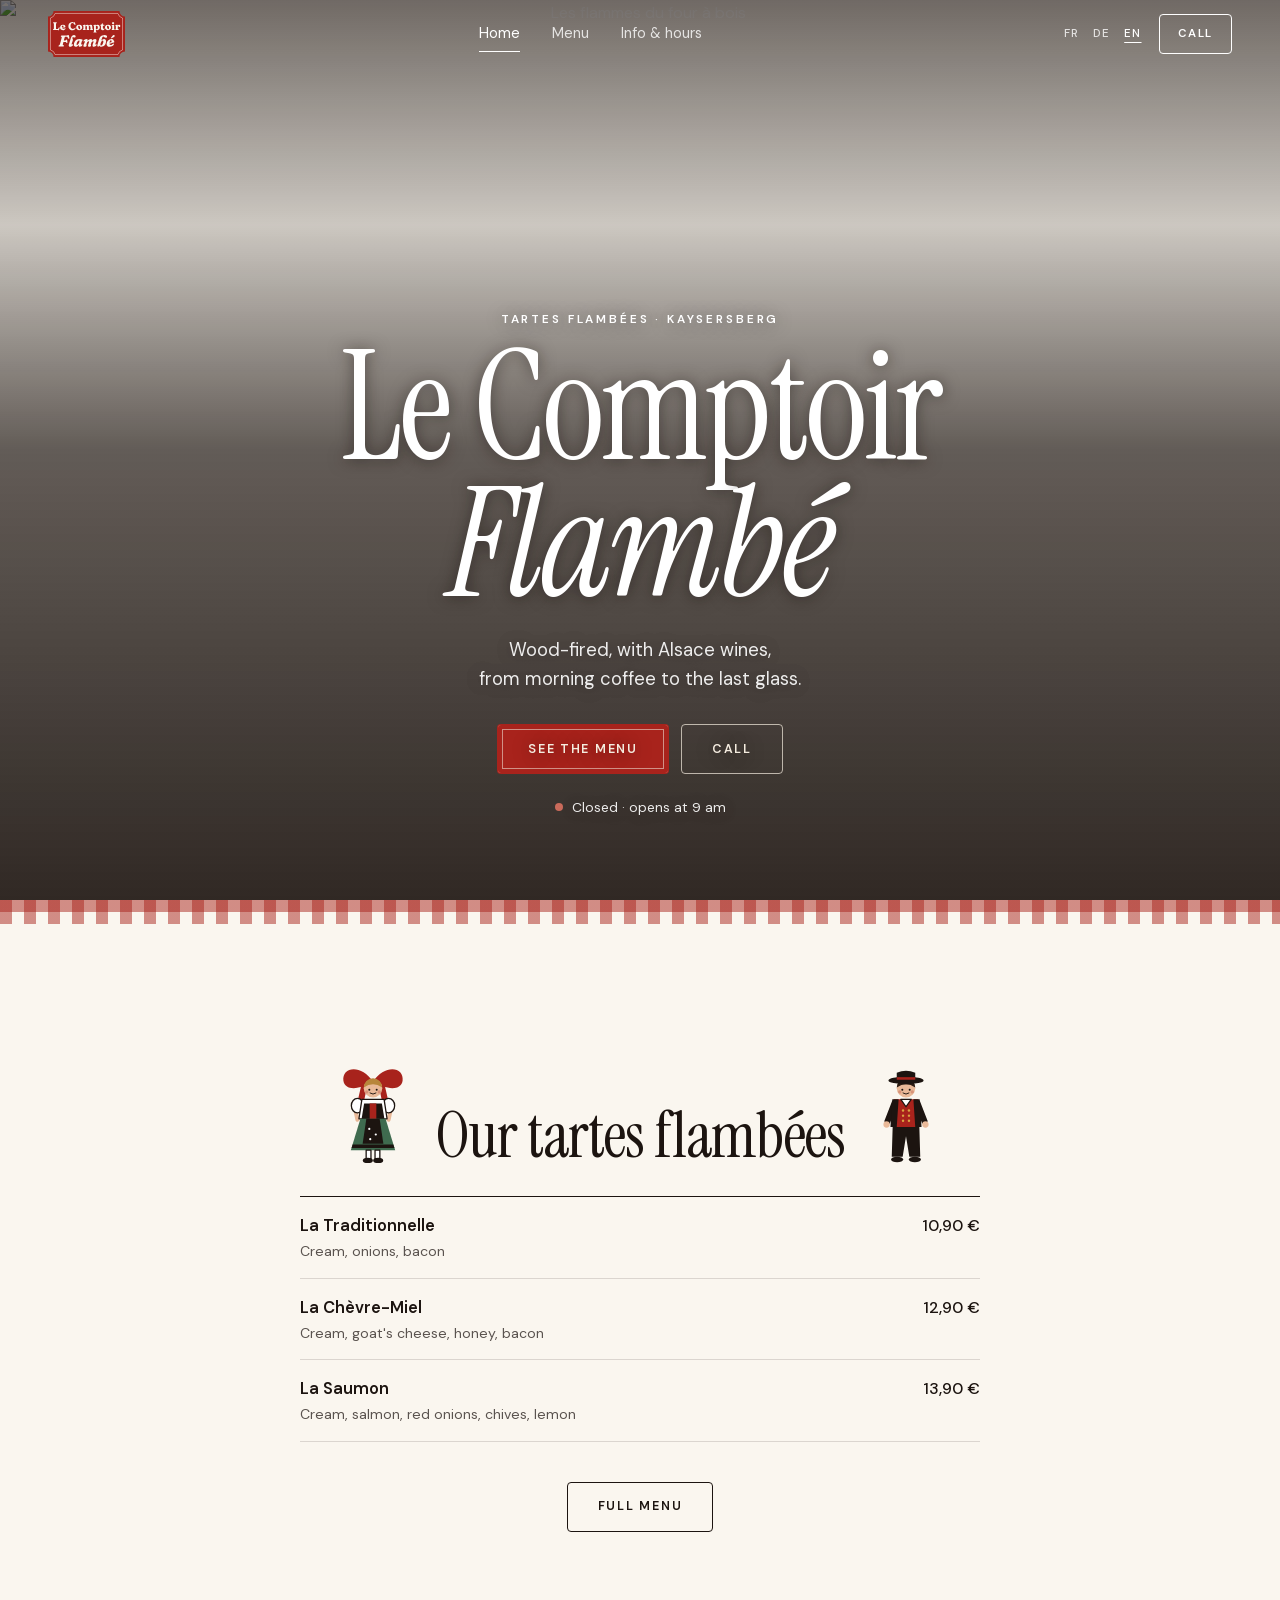
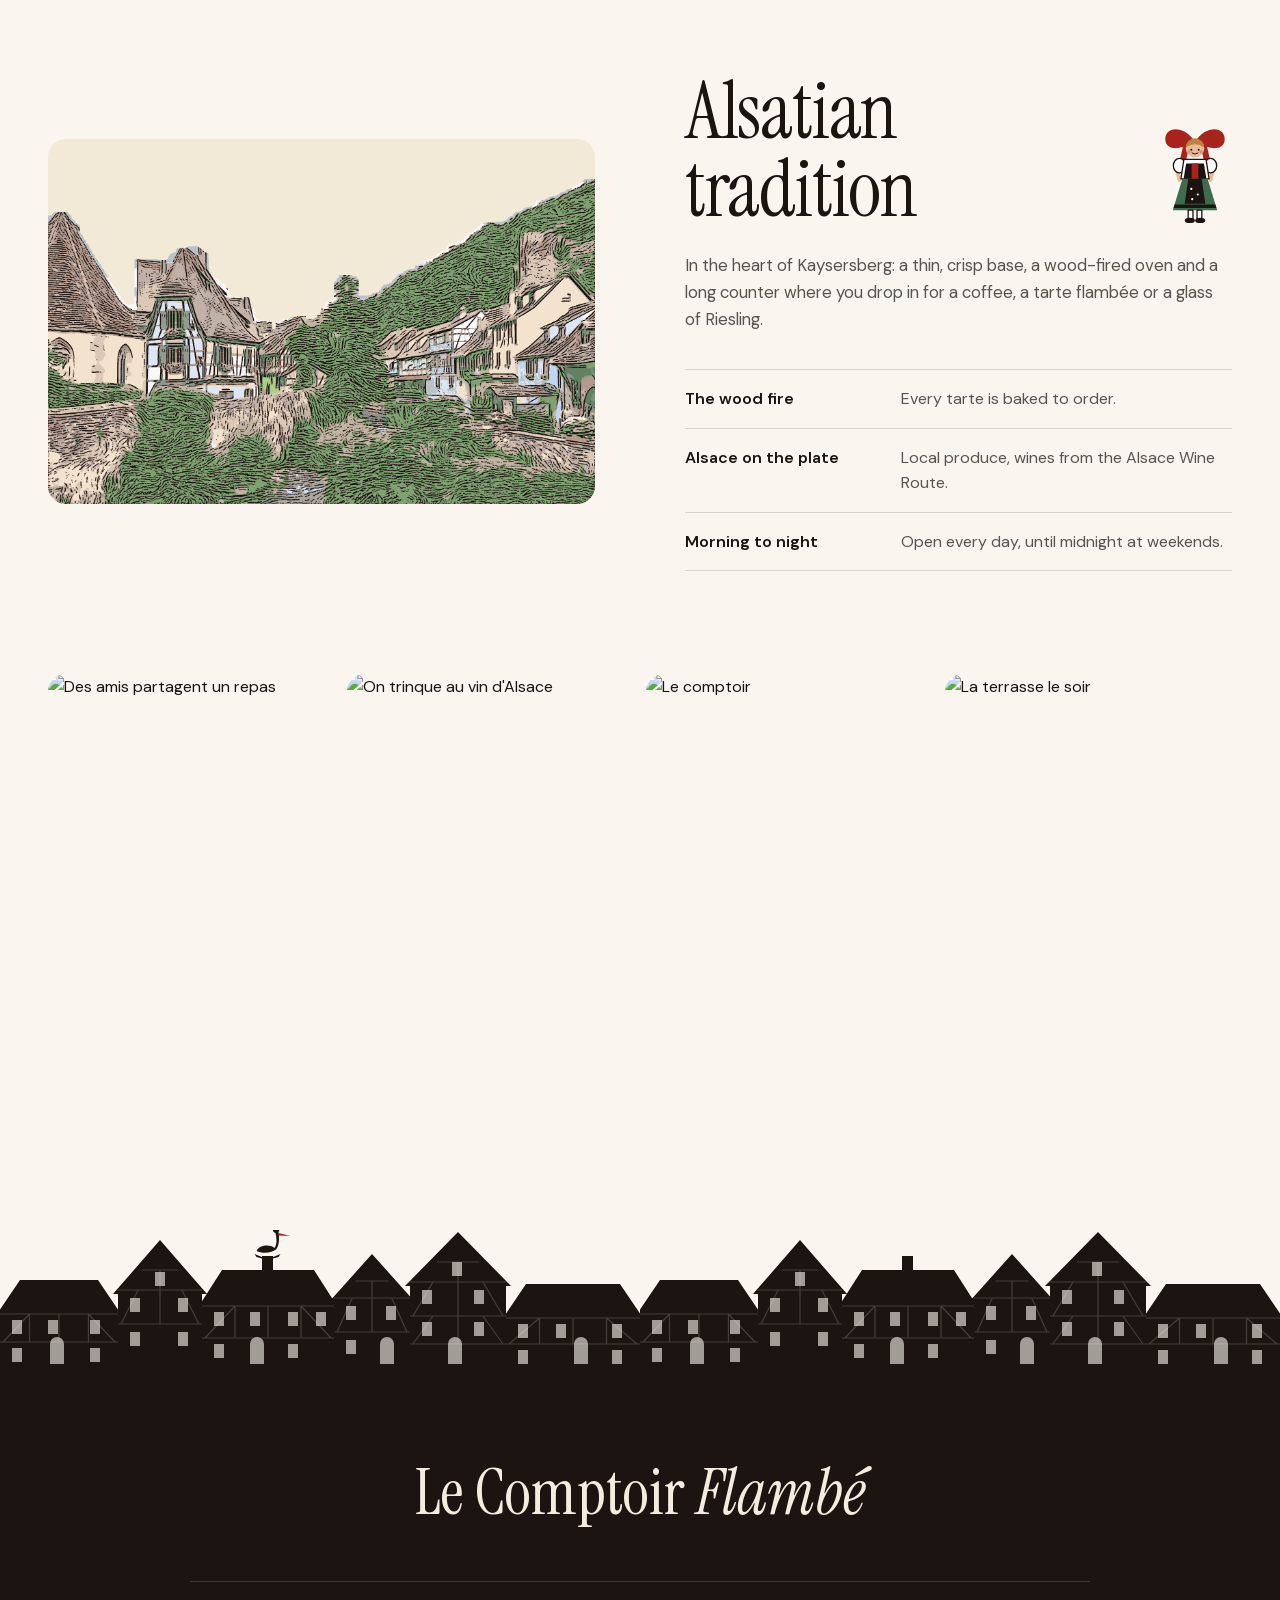
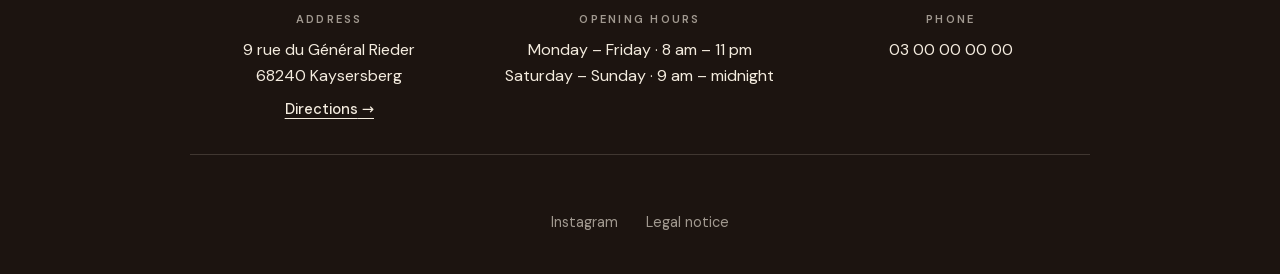
==== commit c6d4a74a: "Google : « bar et brunch » dans le titre, icône du site lisible par Google, fiche du restaurant Co-A" ====
--- a/index.html
+++ b/index.html
@@ -3,29 +3,70 @@
 <head>
   <meta charset="utf-8">
   <meta name="viewport" content="width=device-width, initial-scale=1, viewport-fit=cover">
-  <title>Le Comptoir Flambé · Tartes flambées à Kaysersberg</title>
-  <meta name="description" content="Tartes flambées au feu de bois et vins d'Alsace au cœur de Kaysersberg. Ouvert 7j/7 · 9 rue du Général Rieder.">
+  <title>Le Comptoir Flambé · Tartes flambées, bar et brunch à Kaysersberg</title>
+  <meta name="description" content="Tartes flambées au feu de bois, bar à cocktails, vins d'Alsace et brunch au cœur de Kaysersberg. Ouvert 7j/7 · 9 rue du Général Rieder.">
   <meta name="theme-color" content="#1C1410">
 
   <!-- Polices chargées avant l'affichage, pour que le texte ne saute pas -->
   <link rel="preload" href="fonts/instrument-serif-normal-latin.woff2" as="font" type="font/woff2" crossorigin>
   <link rel="preload" href="fonts/instrument-serif-italic-latin.woff2" as="font" type="font/woff2" crossorigin>
   <link rel="preload" href="fonts/dm-sans-normal-latin.woff2" as="font" type="font/woff2" crossorigin>
+  <link rel="icon" href="favicon.ico" sizes="48x48">
   <link rel="icon" href="images/favicon.svg" type="image/svg+xml">
+  <link rel="icon" href="images/favicon-96.png" type="image/png" sizes="96x96">
   <link rel="apple-touch-icon" href="images/apple-touch-icon.png">
 
   <!-- Aperçu affiché quand le lien est partagé (messages, WhatsApp, réseaux) -->
   <meta property="og:type" content="website">
   <meta property="og:site_name" content="Le Comptoir Flambé">
   <meta property="og:locale" content="fr_FR">
-  <meta property="og:title" content="Le Comptoir Flambé · Tartes flambées à Kaysersberg">
-  <meta property="og:description" content="Tartes flambées au feu de bois et vins d'Alsace au cœur de Kaysersberg. Ouvert 7j/7 · 9 rue du Général Rieder.">
+  <meta property="og:title" content="Le Comptoir Flambé · Tartes flambées, bar et brunch à Kaysersberg">
+  <meta property="og:description" content="Tartes flambées au feu de bois, bar à cocktails, vins d'Alsace et brunch au cœur de Kaysersberg. Ouvert 7j/7 · 9 rue du Général Rieder.">
   <meta property="og:url" content="https://lecomptoirflambe.fr/">
   <meta property="og:image" content="https://lecomptoirflambe.fr/images/apercu-kaysersberg.jpg">
   <meta property="og:image:width" content="1200">
   <meta property="og:image:height" content="630">
   <meta property="og:image:alt" content="L&#39;enseigne du Comptoir Flambé devant la fontaine de Kaysersberg">
   <meta name="twitter:card" content="summary_large_image">
+
+  <!-- Fiche du restaurant lue par Google : nom, adresse, horaires, photo.
+       Le téléphone y sera ajouté quand le vrai numéro sera connu. -->
+  <script type="application/ld+json">
+  {
+    "@context": "https://schema.org",
+    "@type": ["Restaurant", "BarOrPub"],
+    "name": "Le Comptoir Flambé",
+    "description": "Tartes flambées au feu de bois, bar à cocktails, vins d'Alsace et brunch au cœur de Kaysersberg.",
+    "url": "https://lecomptoirflambe.fr/",
+    "image": [
+      "https://lecomptoirflambe.fr/images/apercu-carre.jpg",
+      "https://lecomptoirflambe.fr/images/apercu-kaysersberg.jpg"
+    ],
+    "menu": "https://lecomptoirflambe.fr/carte",
+    "servesCuisine": ["Tartes flambées", "Cuisine alsacienne", "Brunch"],
+    "address": {
+      "@type": "PostalAddress",
+      "streetAddress": "9 rue du Général Rieder",
+      "postalCode": "68240",
+      "addressLocality": "Kaysersberg",
+      "addressCountry": "FR"
+    },
+    "openingHoursSpecification": [
+      {
+        "@type": "OpeningHoursSpecification",
+        "dayOfWeek": ["Monday", "Tuesday", "Wednesday", "Thursday", "Friday"],
+        "opens": "08:00",
+        "closes": "23:00"
+      },
+      {
+        "@type": "OpeningHoursSpecification",
+        "dayOfWeek": ["Saturday", "Sunday"],
+        "opens": "09:00",
+        "closes": "00:00"
+      }
+    ]
+  }
+  </script>
   <link rel="stylesheet" href="style.css">
   <script>document.documentElement.classList.add('js')</script>
 </head>
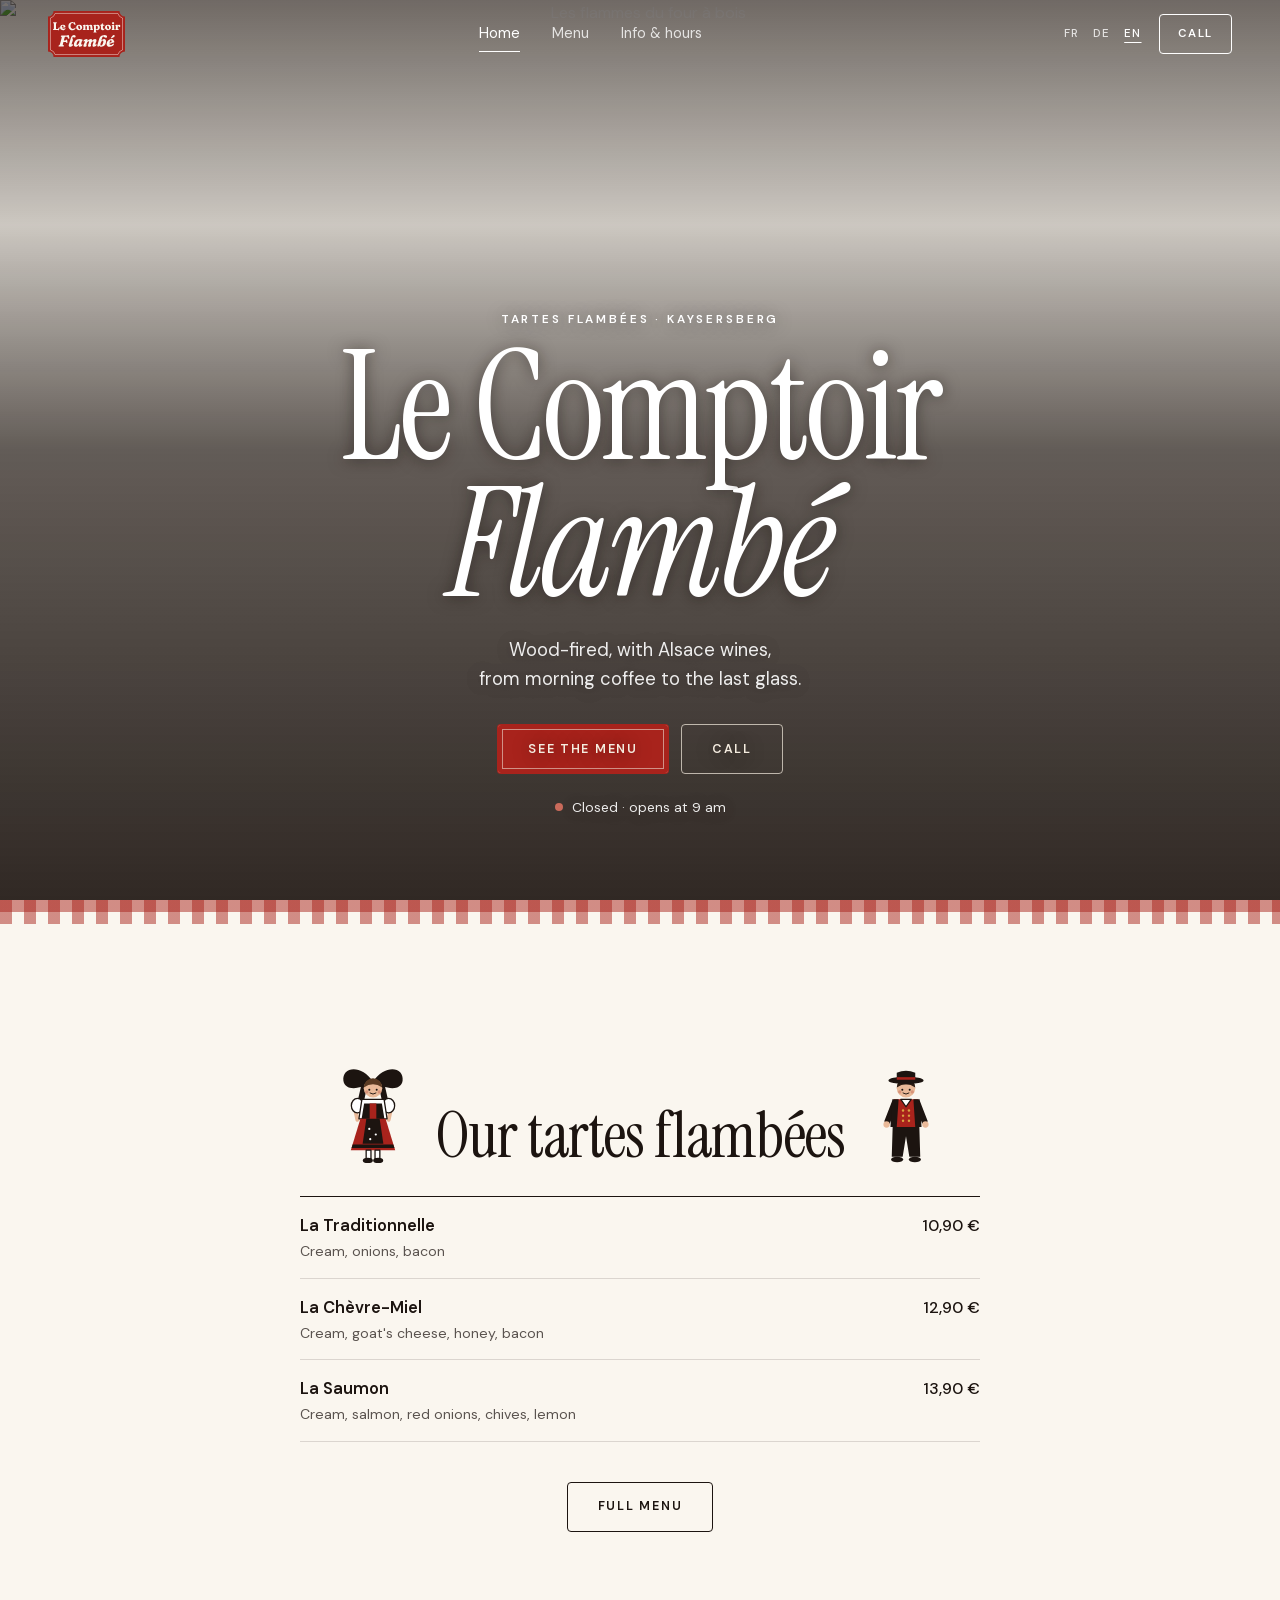
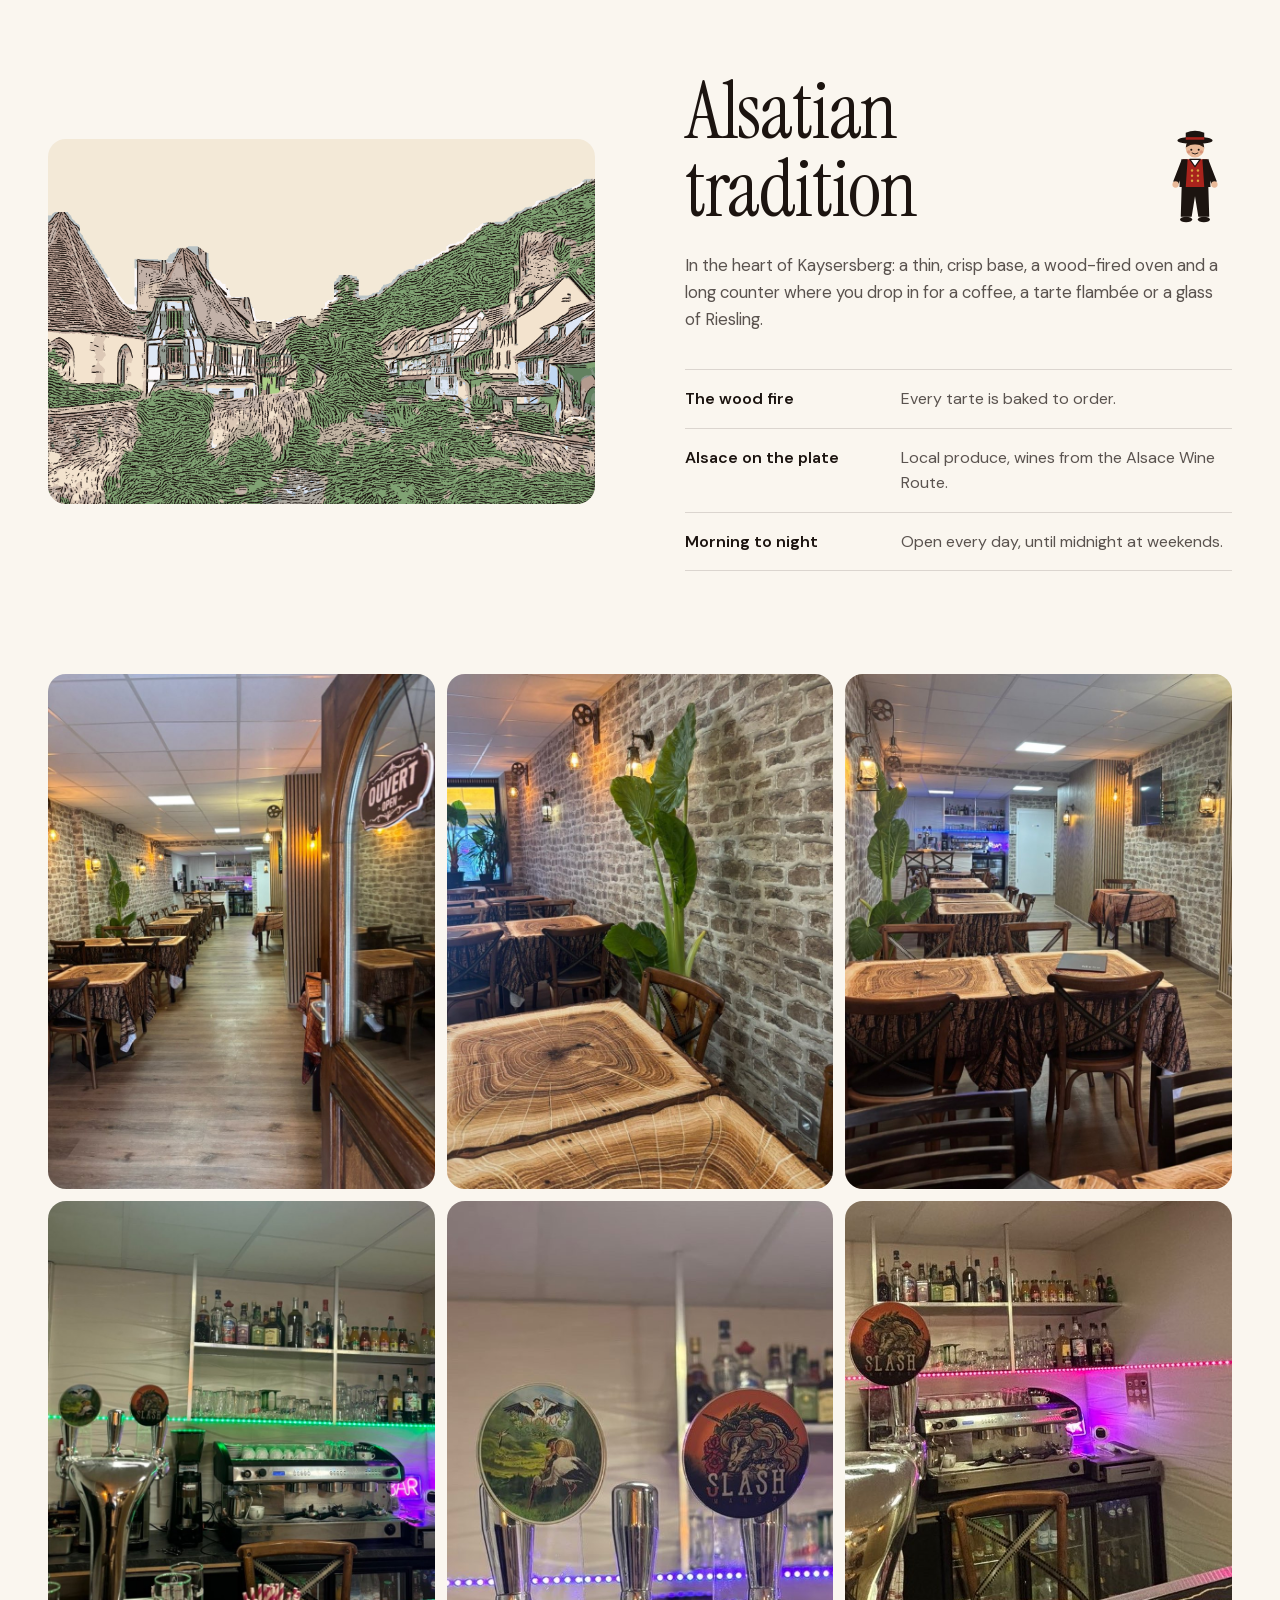
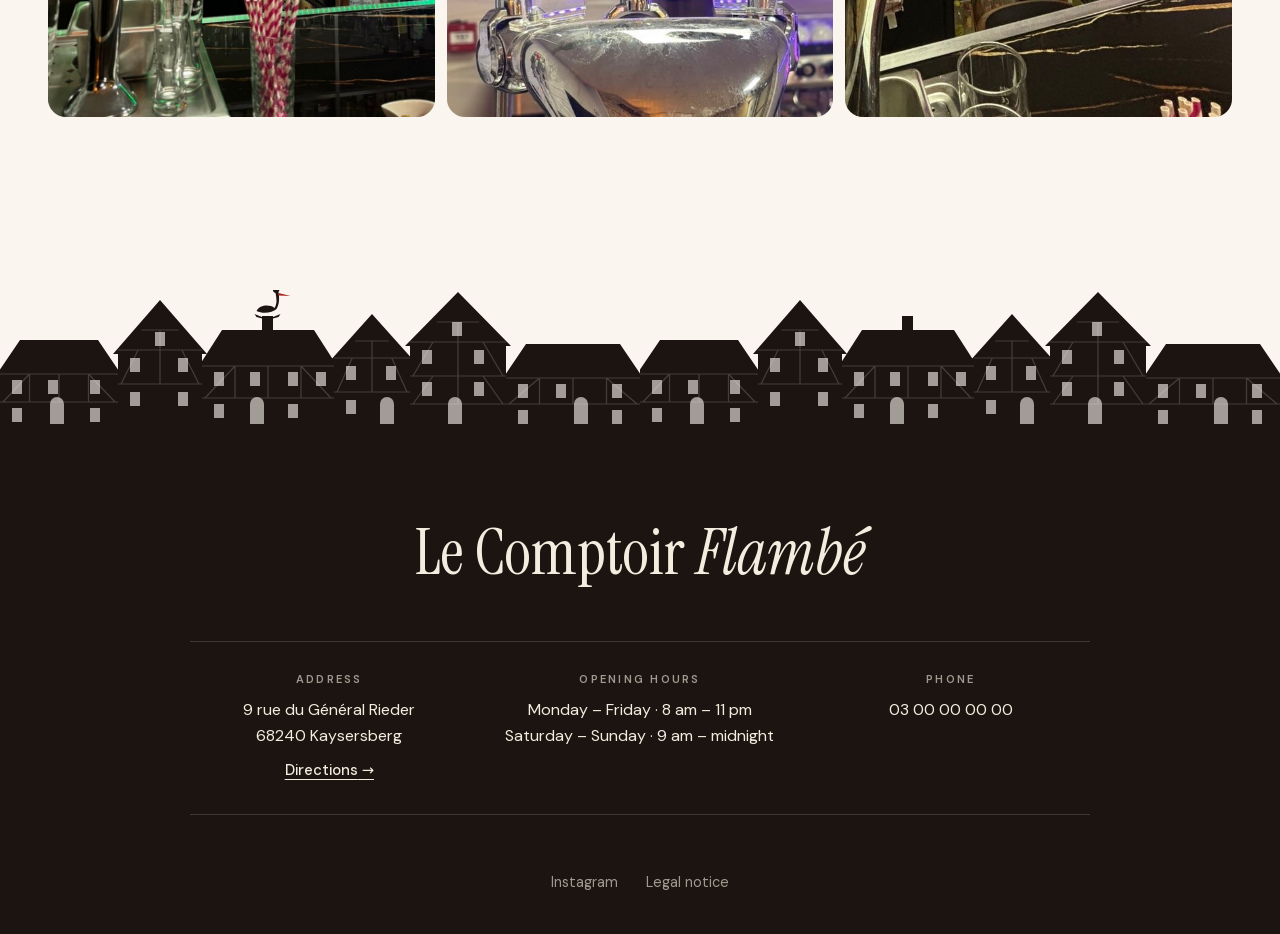
==== commit 112a2348: "Galerie de l'accueil : les vraies photos de la salle et du bar remplacent les photos provisoires Co-" ====
--- a/index.html
+++ b/index.html
@@ -6,6 +6,8 @@
   <title>Le Comptoir Flambé · Tartes flambées, bar et brunch à Kaysersberg</title>
   <meta name="description" content="Tartes flambées au feu de bois, bar à cocktails, vins d'Alsace et brunch au cœur de Kaysersberg. Ouvert 7j/7 · 9 rue du Général Rieder.">
   <meta name="theme-color" content="#1C1410">
+  <!-- Preuve pour Google Search Console que le site nous appartient : ne pas retirer -->
+  <meta name="google-site-verification" content="uUFbwYl_jWZZyw-U0S_7U8Jd-mwiVW8g9mpF9qvFR0E">
 
   <!-- Polices chargées avant l'affichage, pour que le texte ne saute pas -->
   <link rel="preload" href="fonts/instrument-serif-normal-latin.woff2" as="font" type="font/woff2" crossorigin>
@@ -173,13 +175,15 @@
       </div>
     </section>
 
-    <!-- ============ GALERIE (photos provisoires) ============ -->
+    <!-- ============ GALERIE : la salle, puis le bar ============ -->
     <section class="gallery" aria-label="Photos du restaurant">
       <div class="gallery__track reveal">
-        <img src="https://images.unsplash.com/photo-1592861956120-e524fc739696?w=900&q=75&auto=format&fit=crop" alt="Des amis partagent un repas" loading="lazy">
-        <img src="https://images.unsplash.com/photo-1510812431401-41d2bd2722f3?w=900&q=75&auto=format&fit=crop" alt="On trinque au vin d'Alsace" loading="lazy">
-        <img src="https://images.unsplash.com/photo-1514933651103-005eec06c04b?w=900&q=75&auto=format&fit=crop" alt="Le comptoir" loading="lazy">
-        <img src="https://images.unsplash.com/photo-1579027989536-b7b1f875659b?w=900&q=75&auto=format&fit=crop" alt="La terrasse le soir" loading="lazy">
+        <img src="images/salle-entree.jpg" width="840" height="1120" alt="La salle vue depuis la porte d'entrée, avec le panneau « Ouvert »" loading="lazy">
+        <img src="images/salle-tables.jpg" width="840" height="1120" alt="Les tables le long du mur de pierre, sous les lanternes" loading="lazy">
+        <img src="images/salle-bar.jpg" width="840" height="1120" alt="La salle et ses tables, le bar au fond" loading="lazy">
+        <img src="images/bar-cafe.jpg" width="840" height="1120" alt="Le bar : la machine à café, les verres et les bouteilles" loading="lazy">
+        <img src="images/bar-pressions.jpg" width="570" height="760" alt="Les bières à la pression, dont une à la cigogne" loading="lazy">
+        <img src="images/bar-comptoir.jpg" width="630" height="840" alt="Le comptoir du bar" loading="lazy">
       </div>
     </section>
   </main>
--- a/style.css
+++ b/style.css
@@ -345,10 +345,10 @@
 /* ---------- Galerie ---------- */
 .gallery { padding: clamp(32px, 5vw, 64px) 0 clamp(16px, 3vw, 40px); }
 .gallery__track {
-  display: grid; grid-template-columns: repeat(4, 1fr); gap: 12px;
-  width: min(1400px, 100% - 2 * var(--gutter)); margin-inline: auto;
-}
-.gallery__track img { width: 100%; aspect-ratio: 3 / 4; object-fit: cover; border-radius: var(--radius); }
+  display: grid; grid-template-columns: repeat(3, 1fr); gap: 12px;
+  width: min(1200px, 100% - 2 * var(--gutter)); margin-inline: auto;
+}
+.gallery__track img { width: 100%; height: auto; aspect-ratio: 3 / 4; object-fit: cover; border-radius: var(--radius); }
 
 /* ---------- Infos ---------- */
 .infos { padding: clamp(48px, 7vw, 88px) 0 clamp(16px, 3vw, 40px); }
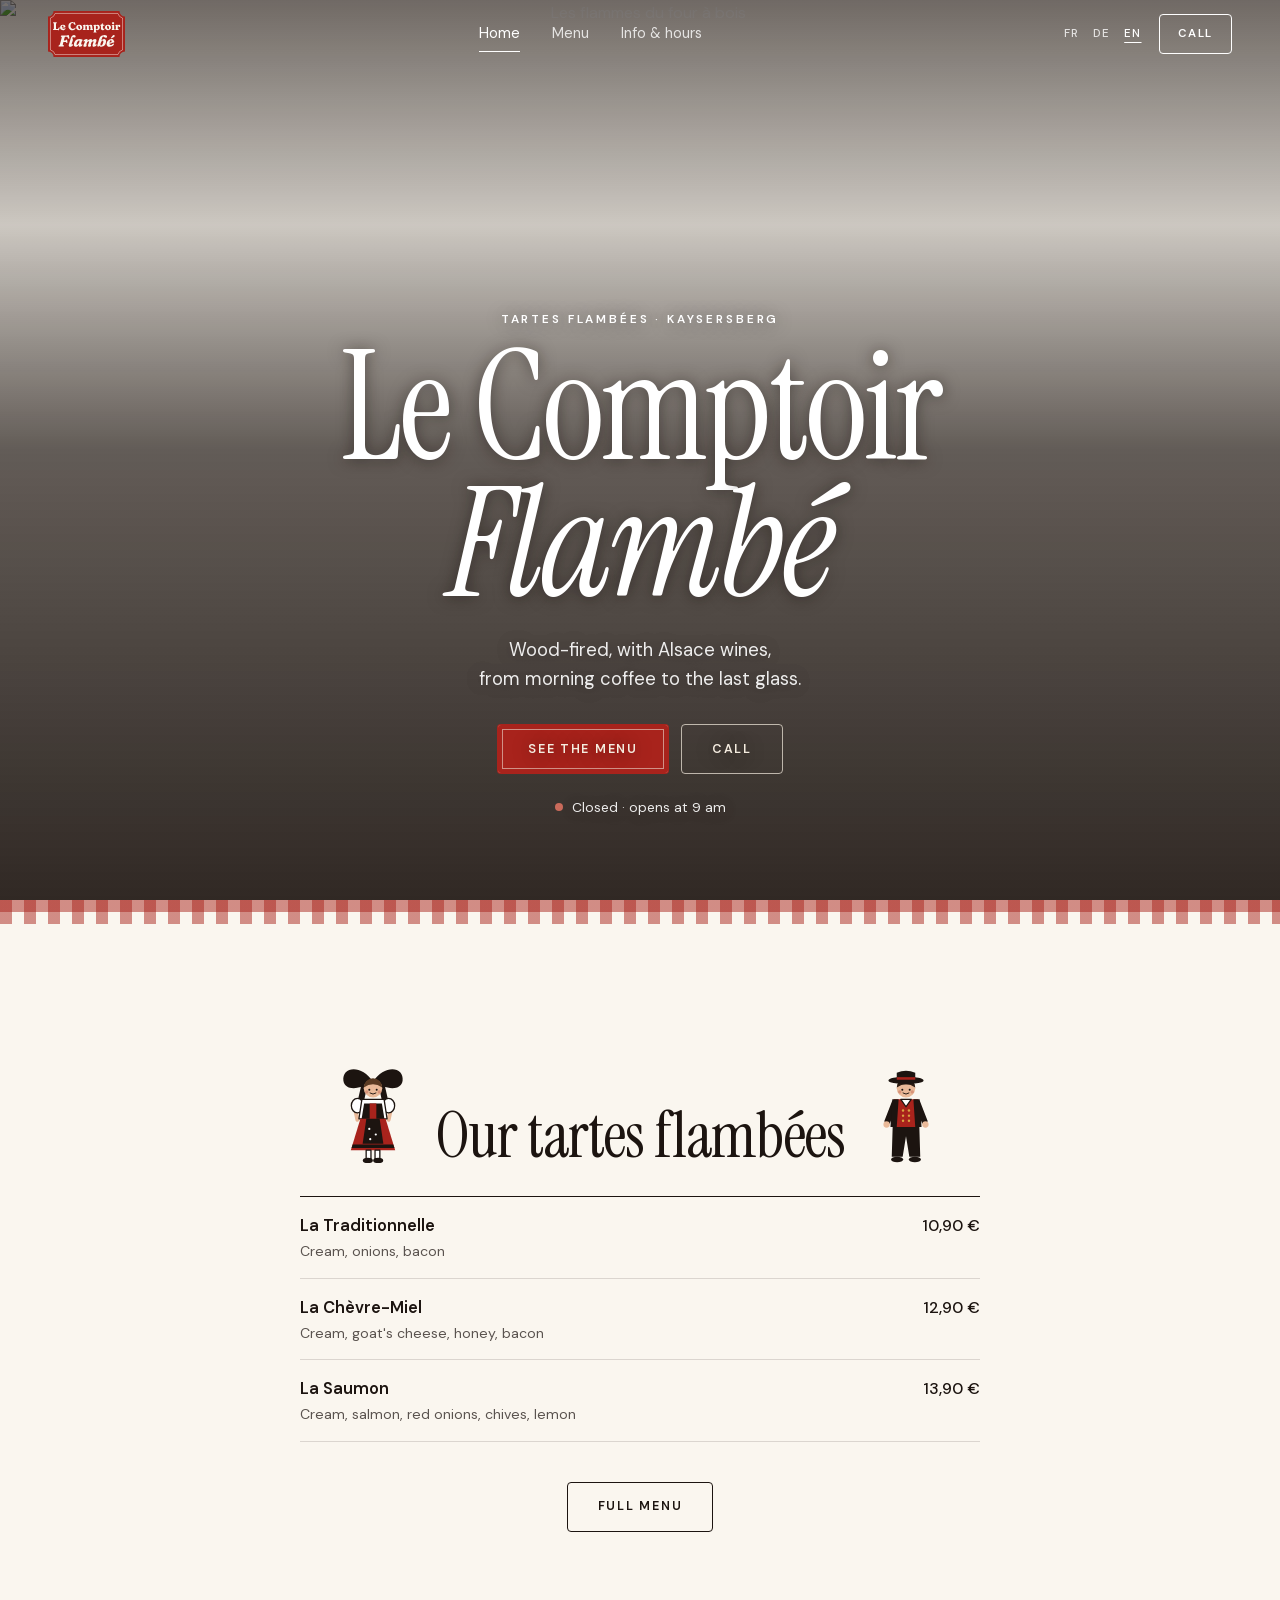
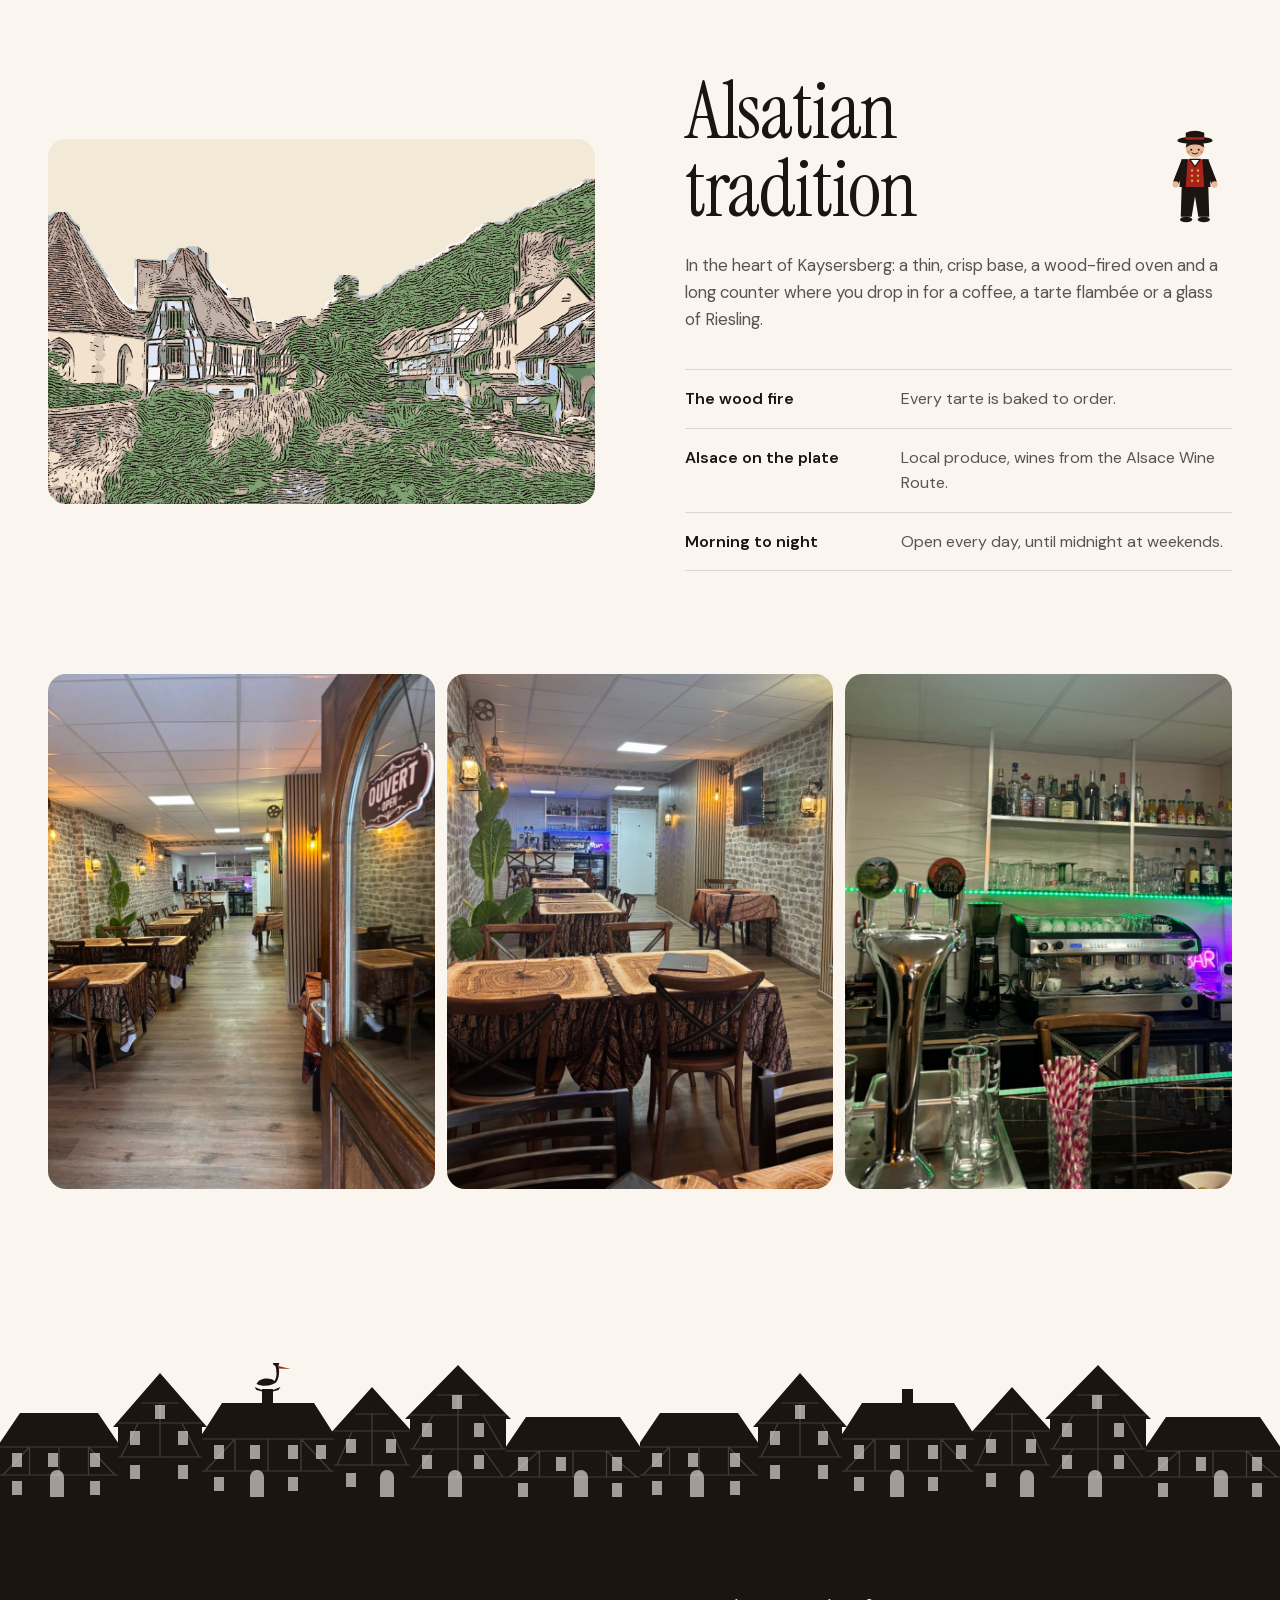
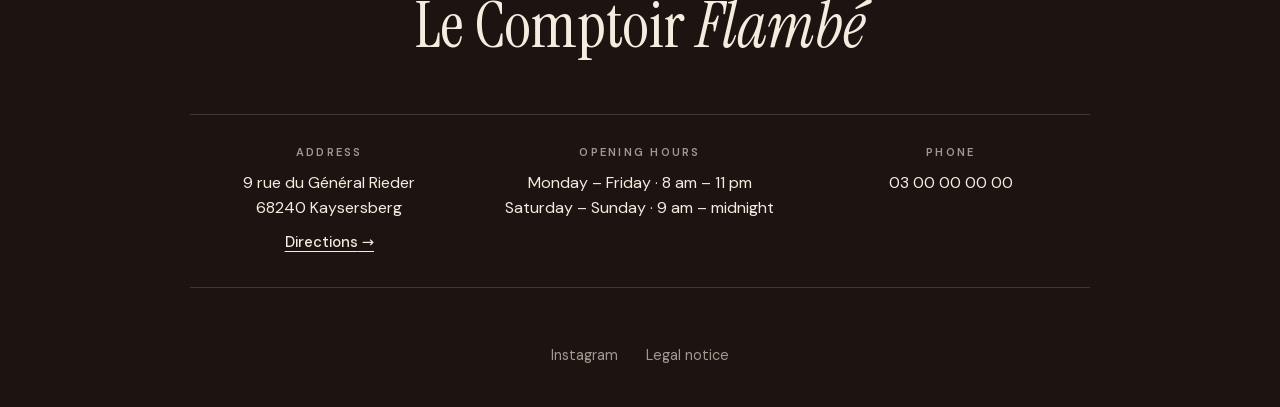
==== commit 0ebbd008: "Galerie de l'accueil : trois photos seulement (l'entrée, la salle, le bar) Co-Authored-By: Claude Op" ====
--- a/index.html
+++ b/index.html
@@ -179,11 +179,8 @@
     <section class="gallery" aria-label="Photos du restaurant">
       <div class="gallery__track reveal">
         <img src="images/salle-entree.jpg" width="840" height="1120" alt="La salle vue depuis la porte d'entrée, avec le panneau « Ouvert »" loading="lazy">
-        <img src="images/salle-tables.jpg" width="840" height="1120" alt="Les tables le long du mur de pierre, sous les lanternes" loading="lazy">
         <img src="images/salle-bar.jpg" width="840" height="1120" alt="La salle et ses tables, le bar au fond" loading="lazy">
         <img src="images/bar-cafe.jpg" width="840" height="1120" alt="Le bar : la machine à café, les verres et les bouteilles" loading="lazy">
-        <img src="images/bar-pressions.jpg" width="570" height="760" alt="Les bières à la pression, dont une à la cigogne" loading="lazy">
-        <img src="images/bar-comptoir.jpg" width="630" height="840" alt="Le comptoir du bar" loading="lazy">
       </div>
     </section>
   </main>
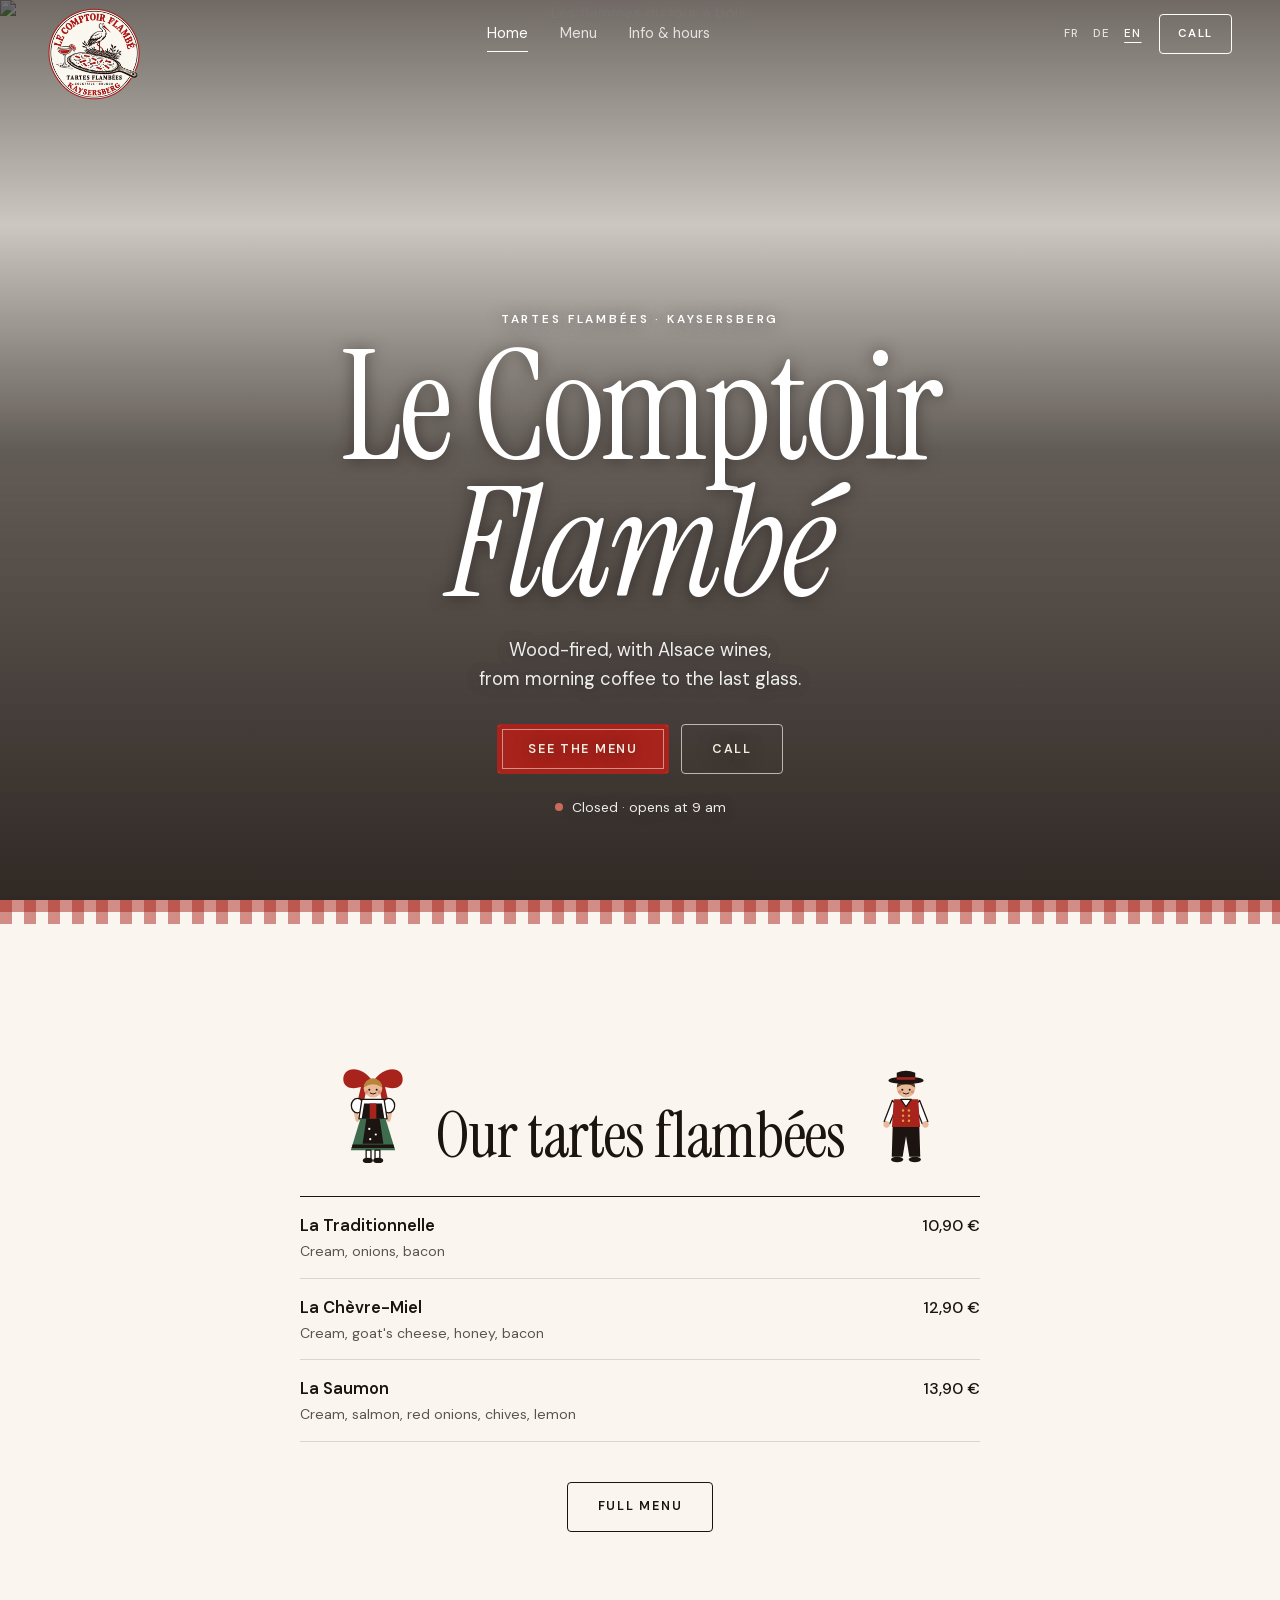
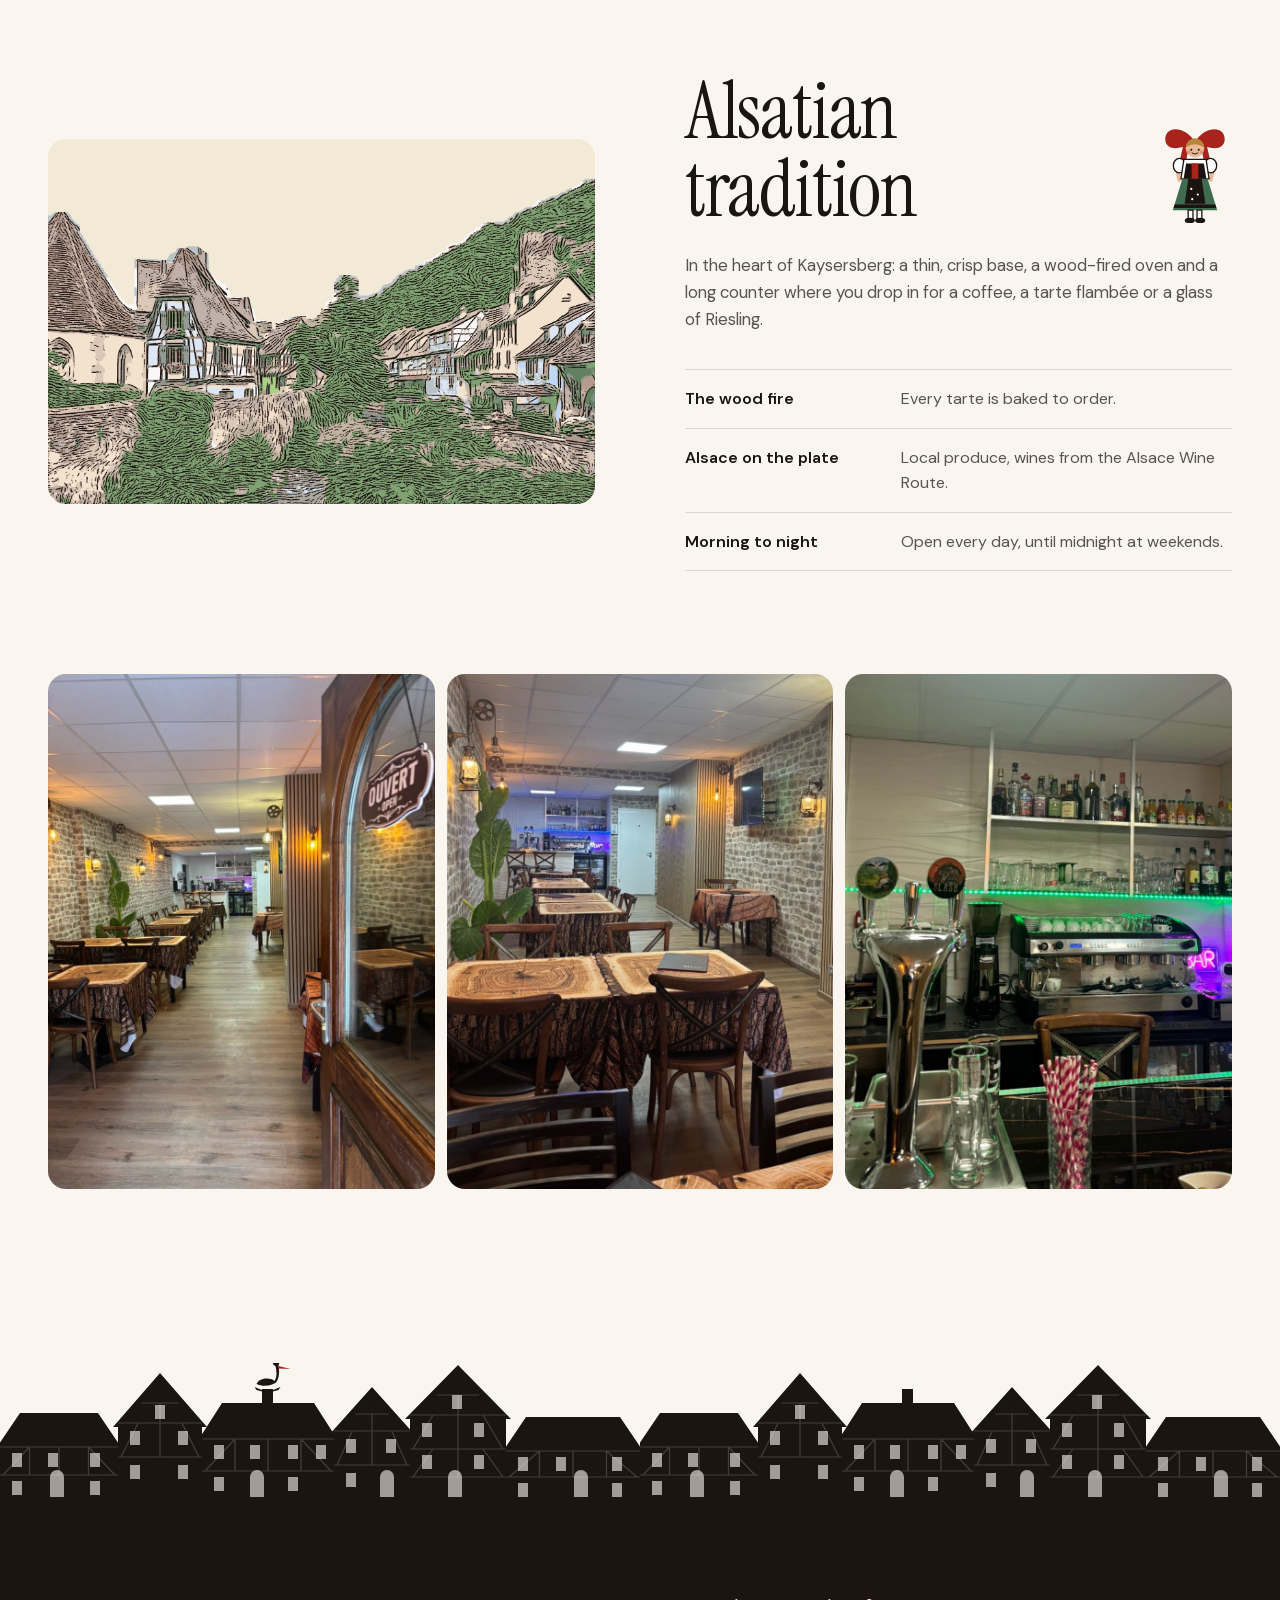
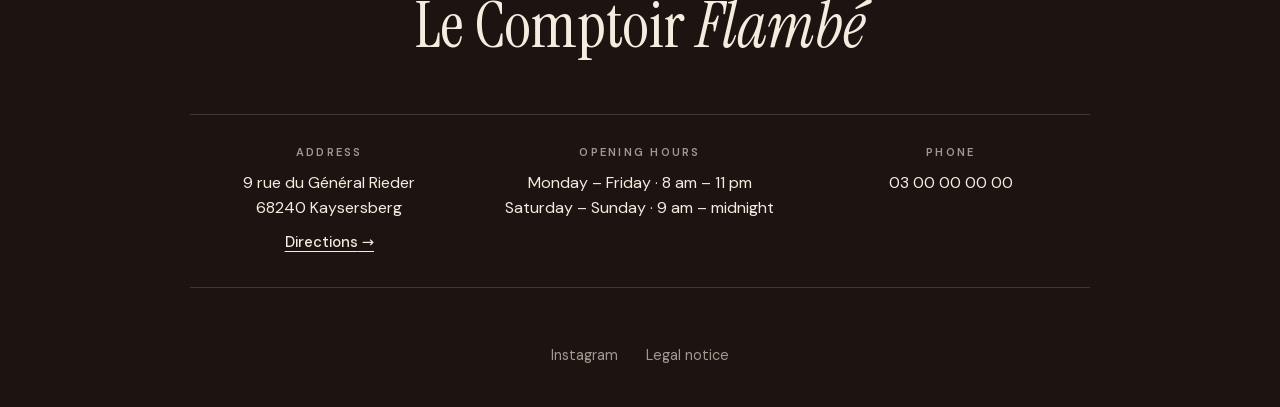
==== commit 4a8bf727: "Nouveau logo : le tampon rond à la cigogne remplace la plaque rouge (en-tête, menu plein écran, aper" ====
--- a/index.html
+++ b/index.html
@@ -28,7 +28,7 @@
   <meta property="og:image" content="https://lecomptoirflambe.fr/images/apercu-kaysersberg.jpg">
   <meta property="og:image:width" content="1200">
   <meta property="og:image:height" content="630">
-  <meta property="og:image:alt" content="L&#39;enseigne du Comptoir Flambé devant la fontaine de Kaysersberg">
+  <meta property="og:image:alt" content="Le logo du Comptoir Flambé devant la fontaine de Kaysersberg">
   <meta name="twitter:card" content="summary_large_image">
 
   <!-- Fiche du restaurant lue par Google : nom, adresse, horaires, photo.
@@ -77,7 +77,7 @@
   <!-- ============ EN-TÊTE ============ -->
   <header class="header" id="header">
     <a href="./" class="brand" aria-label="Le Comptoir Flambé, accueil">
-      <img class="brand__logo" src="images/logo-plaque.svg" alt="Le Comptoir Flambé" width="75" height="45">
+      <img class="brand__logo" src="images/logo-tampon.webp" alt="Le Comptoir Flambé" width="92" height="92">
     </a>
     <nav class="header__nav" aria-label="Navigation principale">
       <a href="./" aria-current="page" data-de="Startseite" data-en="Home">Accueil</a>
@@ -98,7 +98,7 @@
   <!-- ============ MENU PLEIN ÉCRAN (mobile) ============ -->
   <div class="overlay" id="overlay" role="dialog" aria-modal="true" aria-label="Menu">
     <div class="overlay__top">
-      <a href="./" class="brand" aria-label="Le Comptoir Flambé, accueil"><img class="brand__logo" src="images/logo-plaque.svg" alt="Le Comptoir Flambé" width="75" height="45"></a>
+      <a href="./" class="brand" aria-label="Le Comptoir Flambé, accueil"><img class="brand__logo" src="images/logo-tampon.webp" alt="Le Comptoir Flambé" width="92" height="92"></a>
       <button class="overlay__close" type="button" data-de="Schließen" data-en="Close">Fermer</button>
     </div>
     <nav class="overlay__nav">
--- a/style.css
+++ b/style.css
@@ -1,6 +1,6 @@
 /* =========================================================
    Le Comptoir Flambé — feuille de style
-   Couleurs provisoires : à caler sur le logo (variables ci-dessous)
+   Couleurs accordées au logo (variables ci-dessous)
    ========================================================= */
 /* ---------- Polices (hébergées sur le site, rien n'est chargé depuis Google) ---------- */
 @font-face {
@@ -168,7 +168,9 @@
   box-shadow: 0 1px 0 var(--line);
 }
 .brand { font: 400 1.6rem/1 var(--serif); text-decoration: none; white-space: nowrap; }
-.brand__logo { display: block; height: 46px; width: auto; }
+/* Le tampon rond dépasse sous l'en-tête, comme un sceau posé sur le filet */
+.header .brand { align-self: flex-start; margin-top: 8px; }
+.brand__logo { display: block; width: 92px; height: 92px; }
 .header__nav { display: flex; gap: 32px; }
 .header__nav a { position: relative; font-size: .92rem; text-decoration: none; opacity: .8; transition: opacity .2s; }
 .header__nav a:hover, .header__nav a[aria-current] { opacity: 1; }
@@ -442,6 +444,9 @@
 @media (max-width: 960px) {
   .header__nav { display: none; }
   .burger { display: block; }
+  /* Le tampon rentre dans l'en-tête : dessous, il recouvrirait les onglets de la carte */
+  .header .brand { align-self: center; margin-top: 0; }
+  .brand__logo { width: 56px; height: 56px; }
   .house__grid, .infos__grid { grid-template-columns: 1fr; }
   .infos__map > * { aspect-ratio: 16 / 10; }
 }
@@ -450,7 +455,7 @@
   :root { --header-h: 62px; }
   .header__cta { display: none; }
   .brand { font-size: 1.45rem; }
-  .brand__logo { height: 42px; }
+  .brand__logo { width: 52px; height: 52px; }
   .hero__title { line-height: .92; }
   .btn { min-height: 48px; padding: 0 26px; }
   .chips { justify-content: space-between; gap: 16px; overflow-x: auto; scrollbar-width: none; }
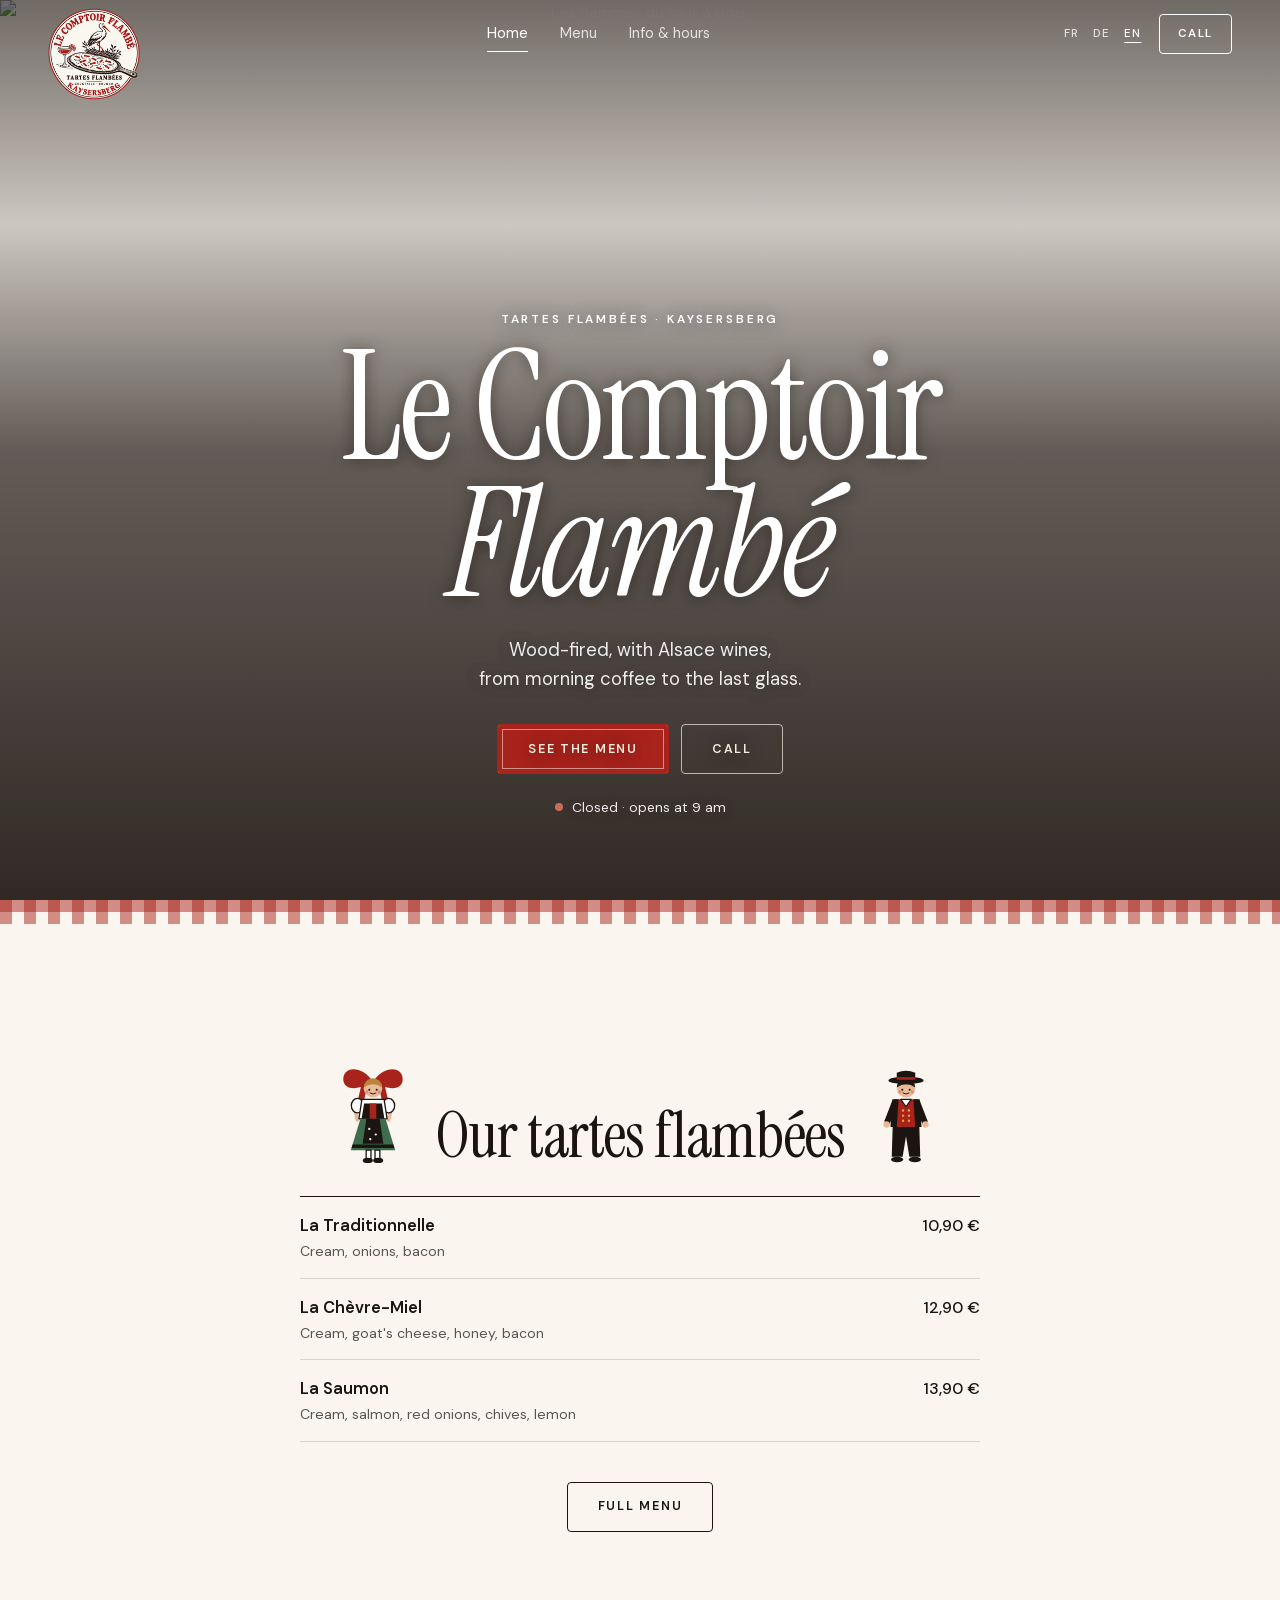
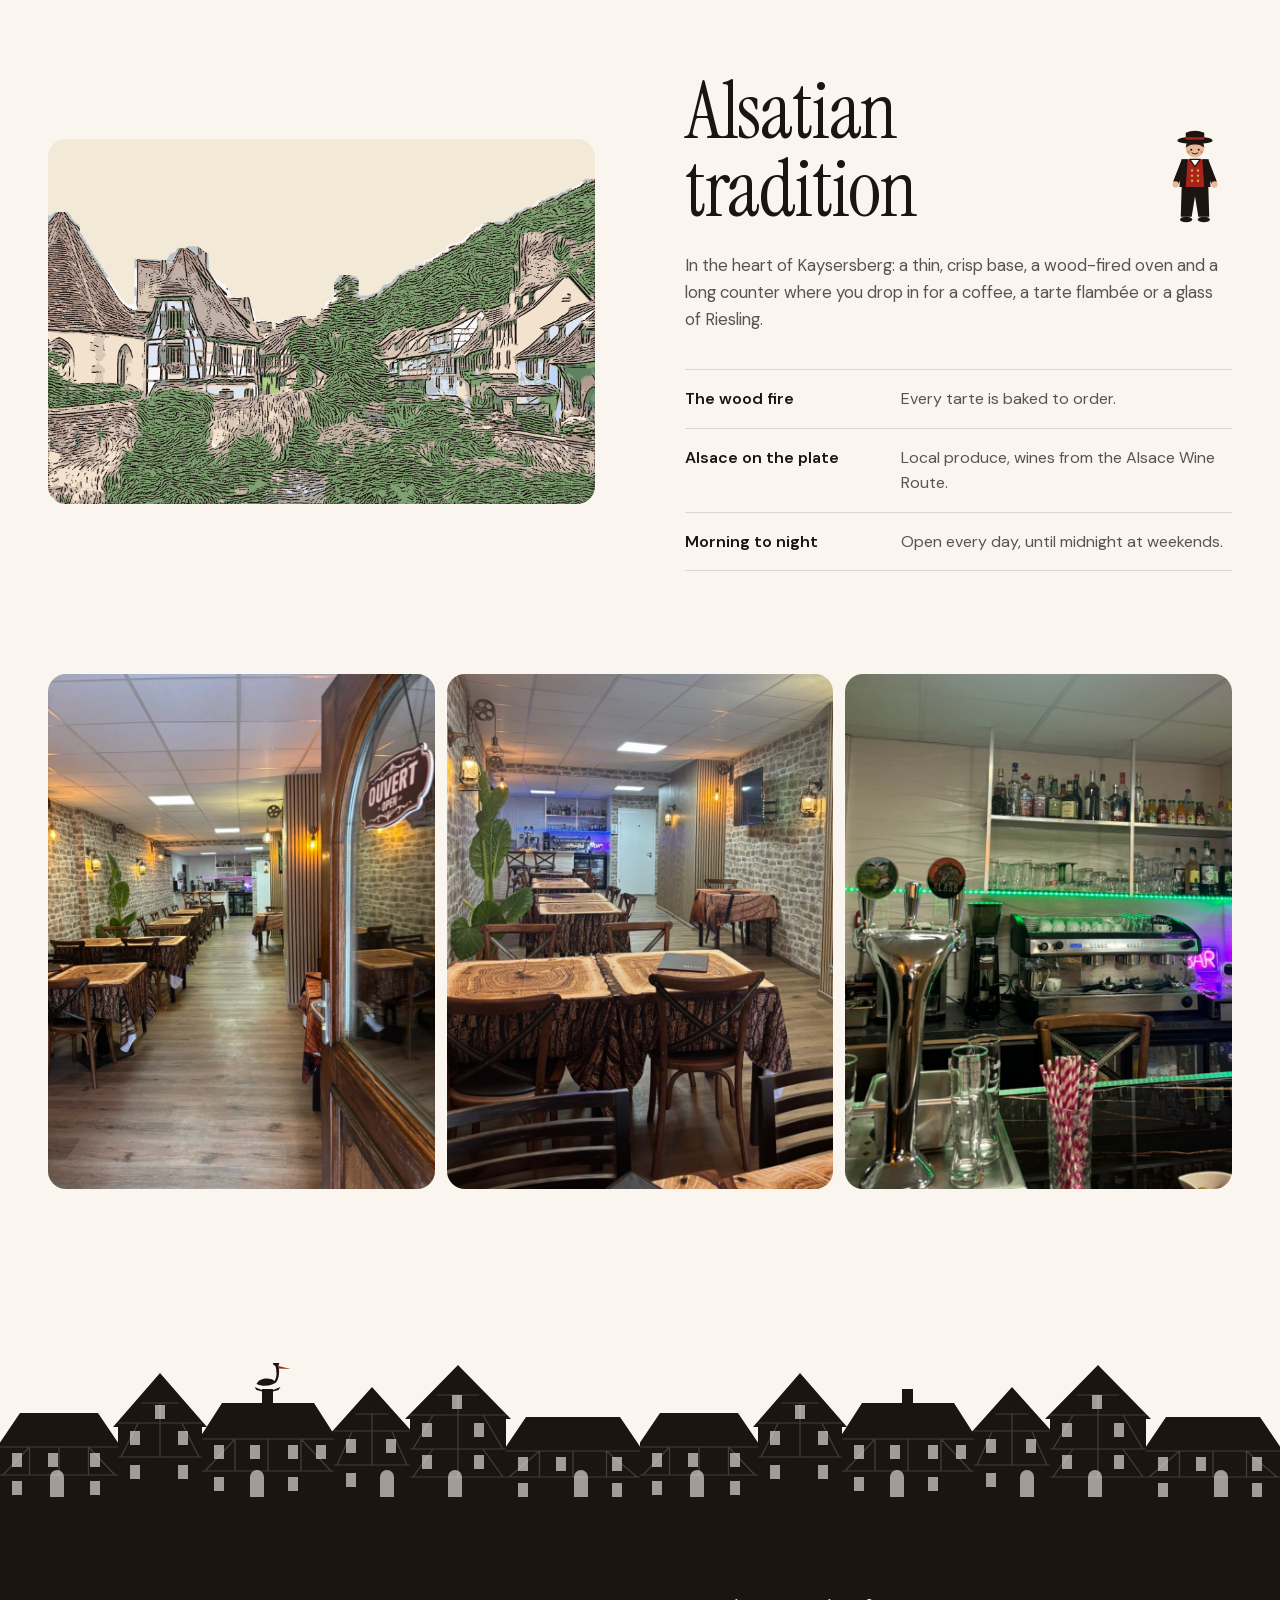
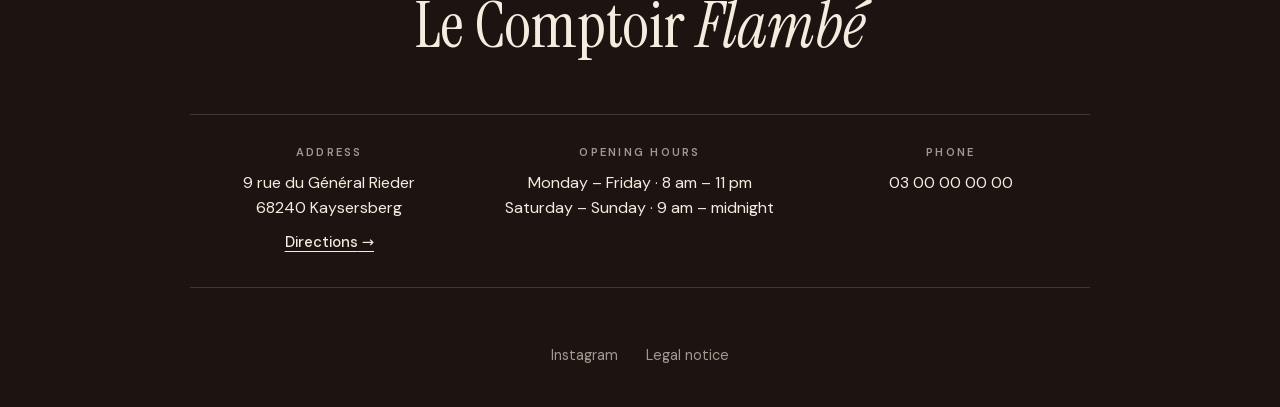
==== commit fd55996c: "Icône du site : la tasse de café et la tarte flambée remplacent la cigogne sur fond rouge (onglet, G" ====
--- a/index.html
+++ b/index.html
@@ -14,7 +14,6 @@
   <link rel="preload" href="fonts/instrument-serif-italic-latin.woff2" as="font" type="font/woff2" crossorigin>
   <link rel="preload" href="fonts/dm-sans-normal-latin.woff2" as="font" type="font/woff2" crossorigin>
   <link rel="icon" href="favicon.ico" sizes="48x48">
-  <link rel="icon" href="images/favicon.svg" type="image/svg+xml">
   <link rel="icon" href="images/favicon-96.png" type="image/png" sizes="96x96">
   <link rel="apple-touch-icon" href="images/apple-touch-icon.png">
 
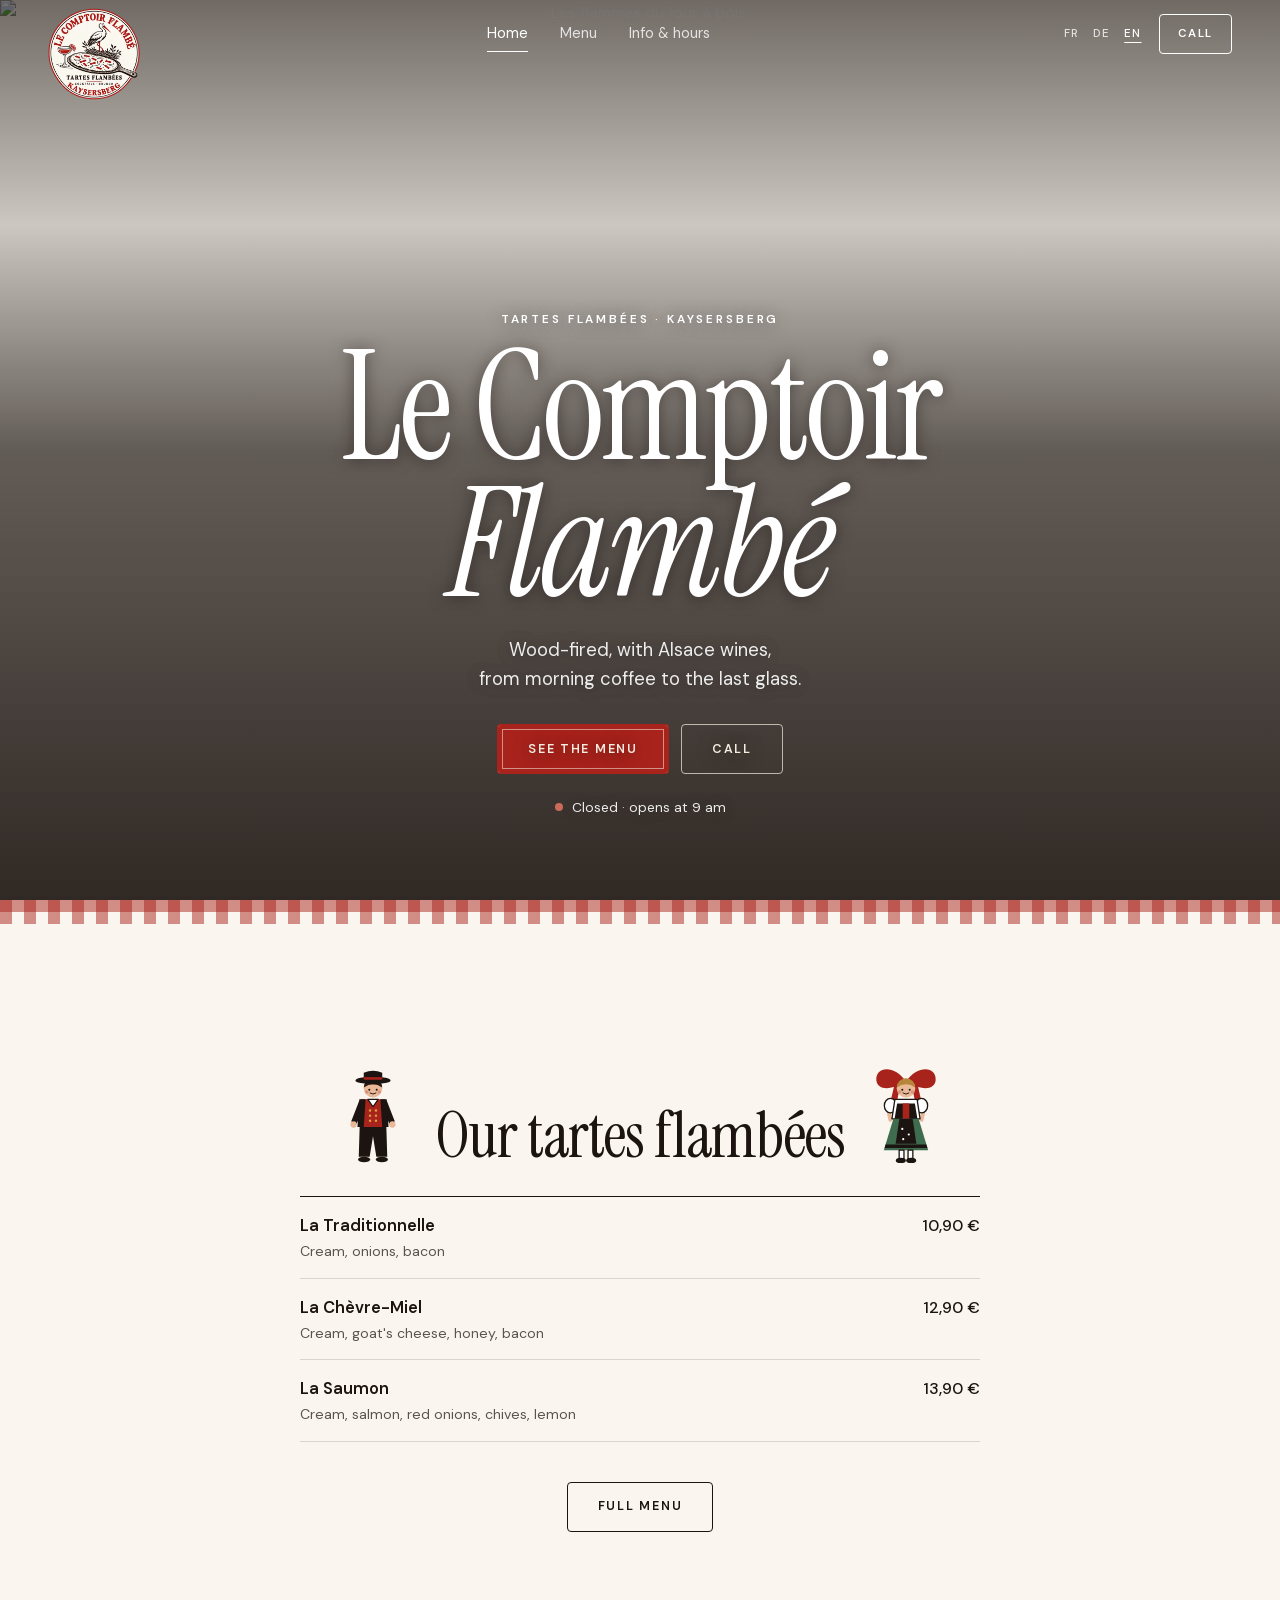
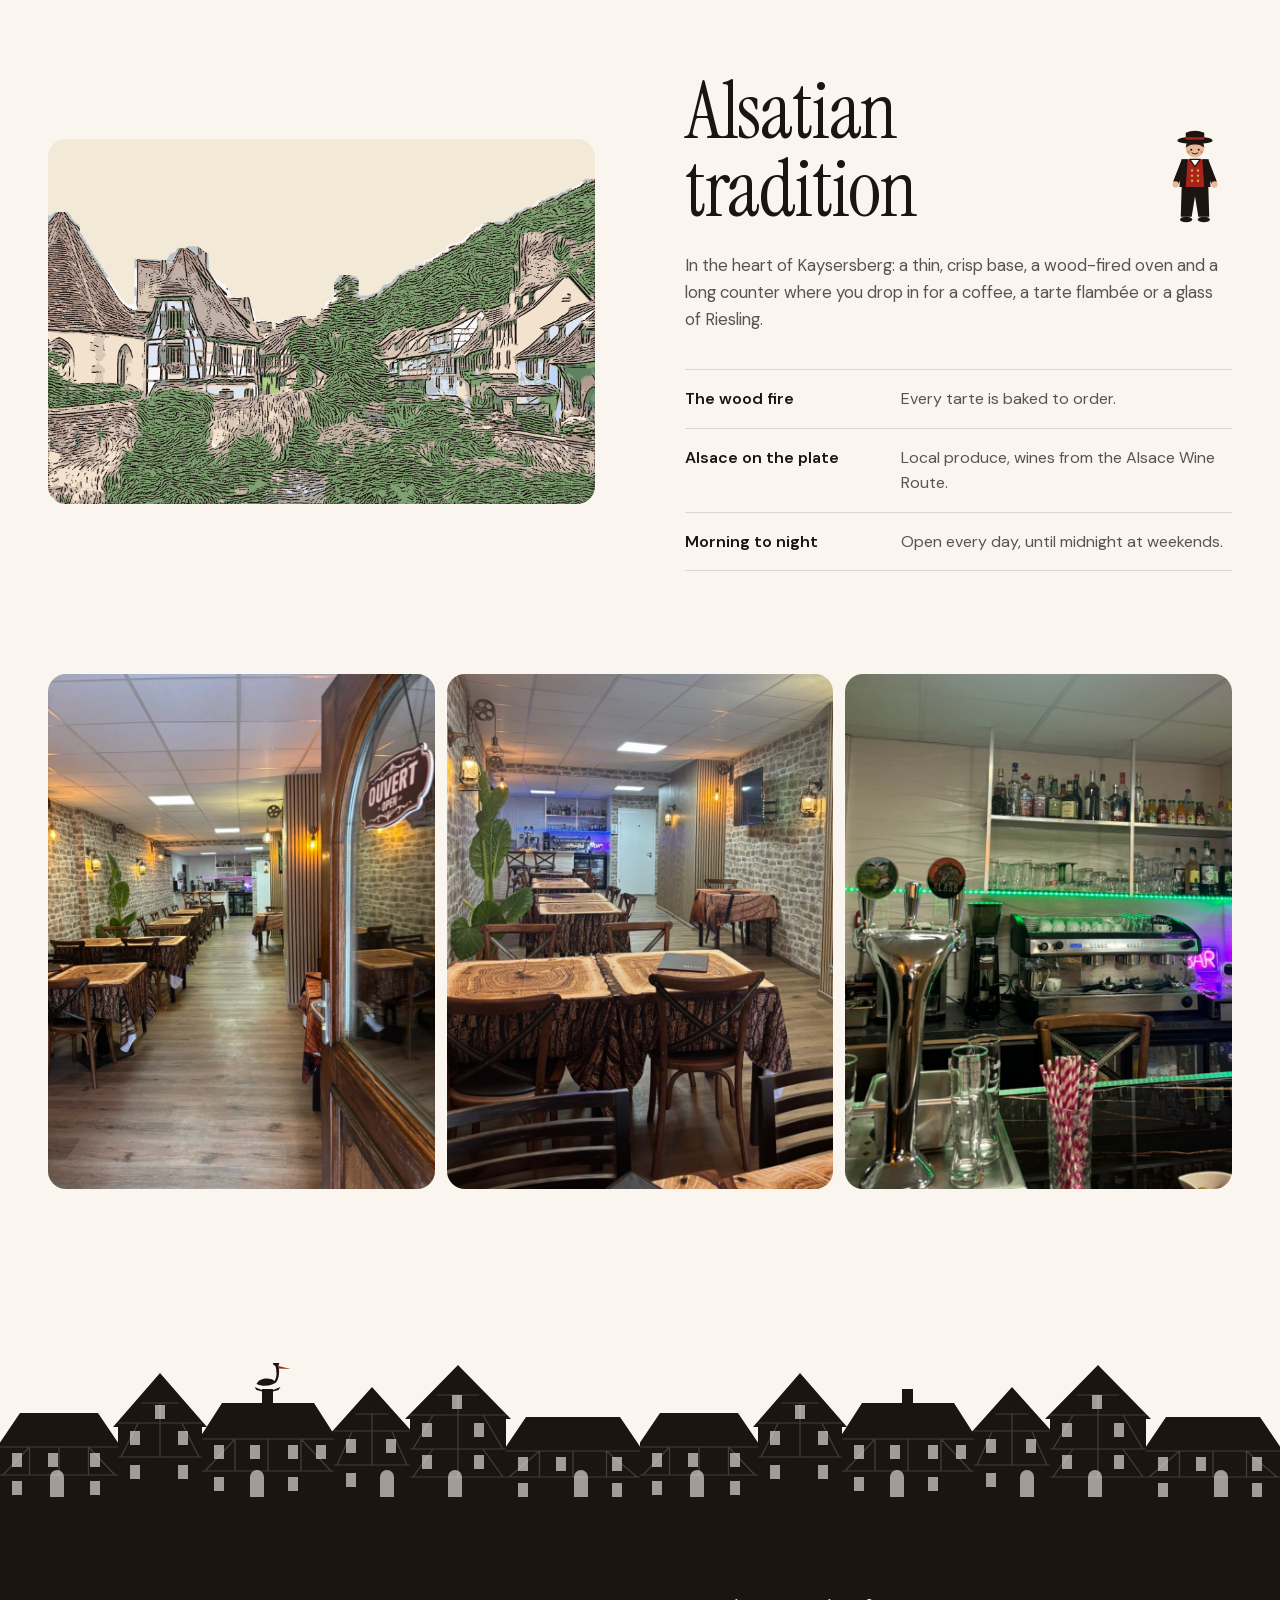
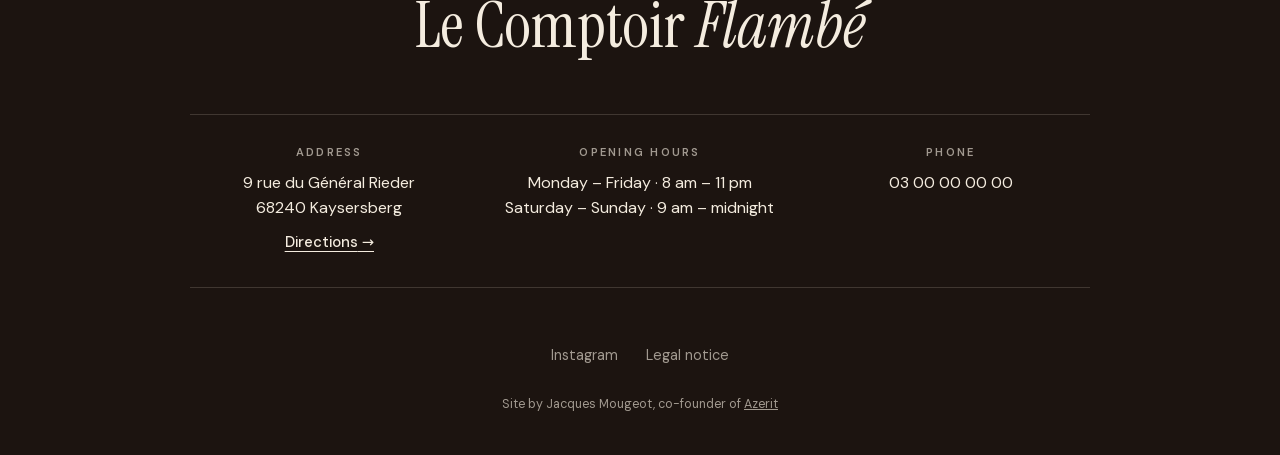
==== commit 44cdffdf: "Pied de page : ligne de crédit « Site réalisé par Jacques Mougeot, co-fondateur d'Azerit » sur les t" ====
--- a/index.html
+++ b/index.html
@@ -214,6 +214,7 @@
         <a href="#">Instagram</a>
         <a href="#" data-de="Impressum" data-en="Legal notice">Mentions légales</a>
       </nav>
+      <p class="footer__credit"><span data-de="Website von Jacques Mougeot, Mitgründer von " data-en="Site by Jacques Mougeot, co-founder of ">Site réalisé par Jacques Mougeot, co-fondateur d'</span><a href="https://www.azerit.tech" target="_blank" rel="noopener">Azerit</a></p>
     </div>
   </footer>
 
--- a/style.css
+++ b/style.css
@@ -426,6 +426,8 @@
 .footer__links { display: flex; justify-content: center; gap: 28px; font-size: .9rem; }
 .footer__links a { color: var(--on-dark-muted); text-decoration: none; }
 .footer__links a:hover { color: var(--on-dark); }
+.footer__credit { margin: 28px 0 0; font-size: .78rem; color: var(--on-dark-muted); }
+.footer__credit a:hover { color: var(--on-dark); }
 
 /* Village à colombages, dessiné au trait (bas du menu plein écran) */
 .village { display: block; margin-top: 8px; color: var(--on-dark); }
